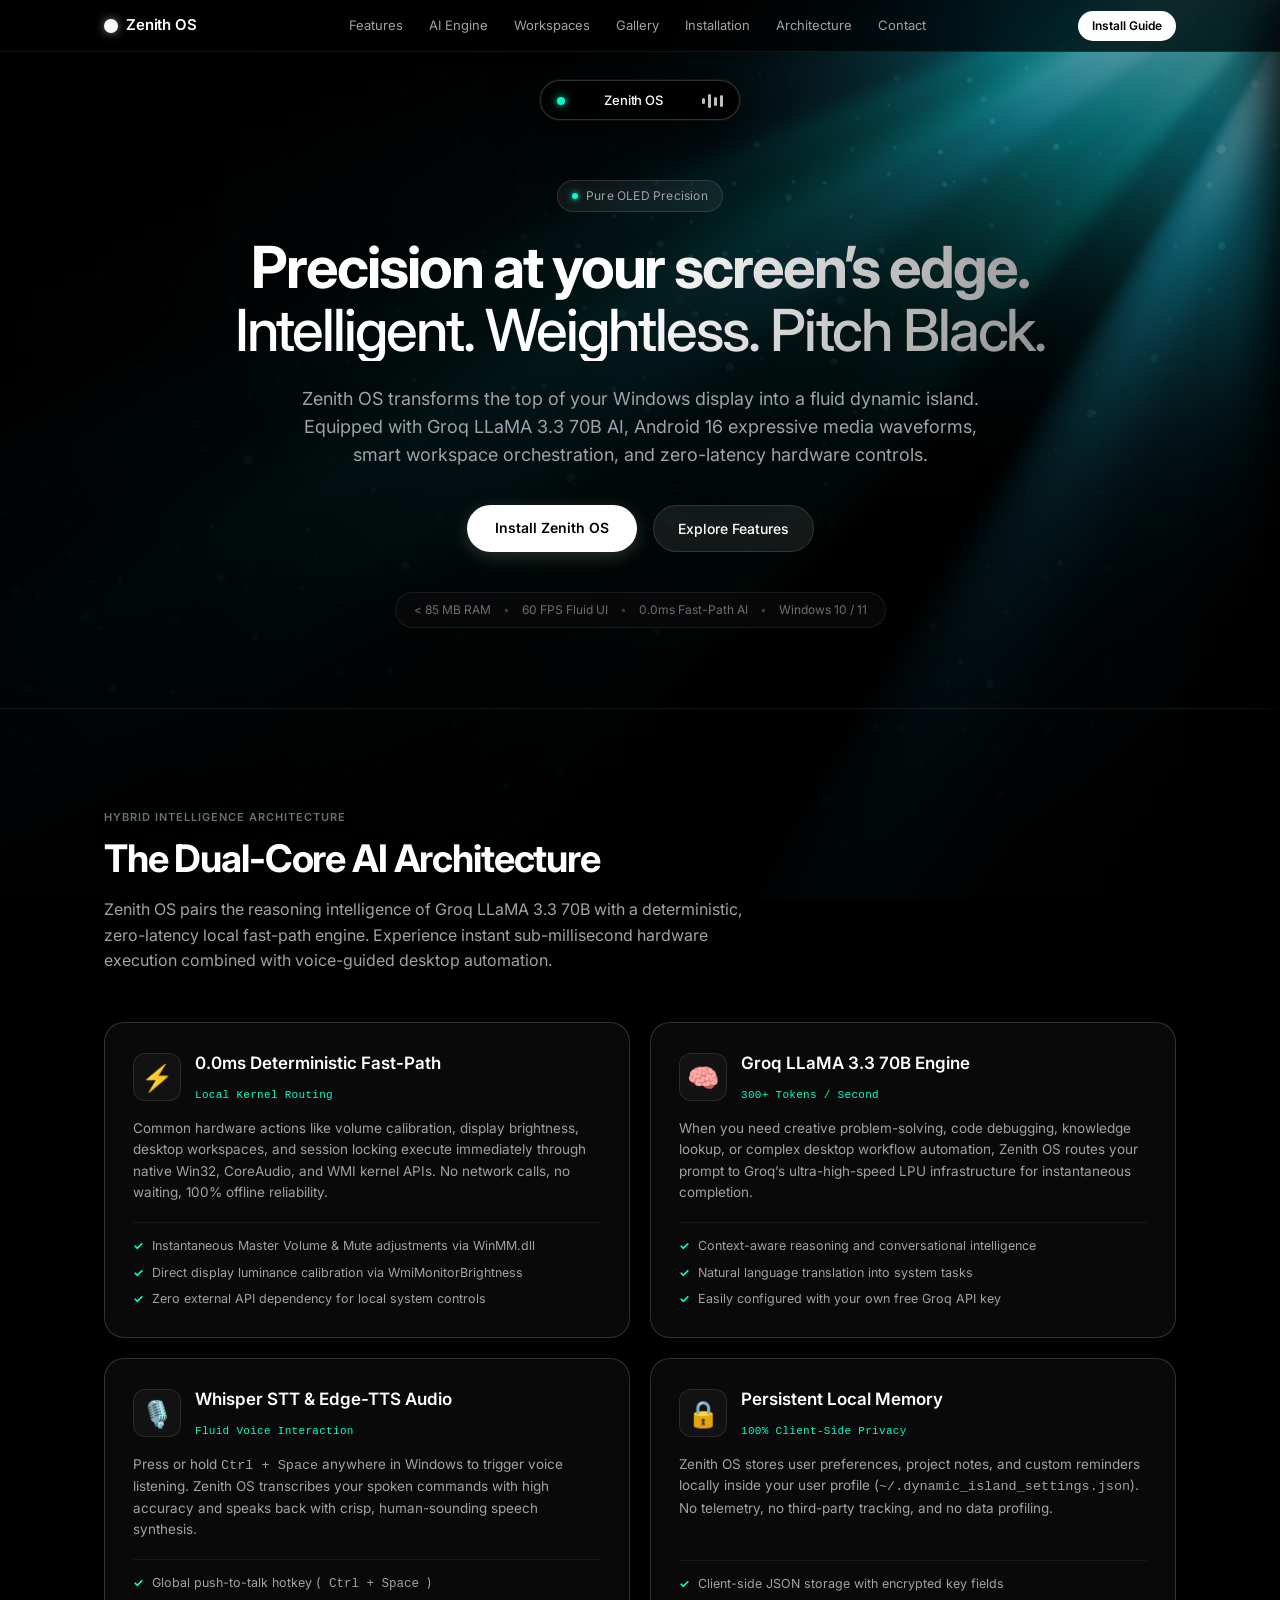
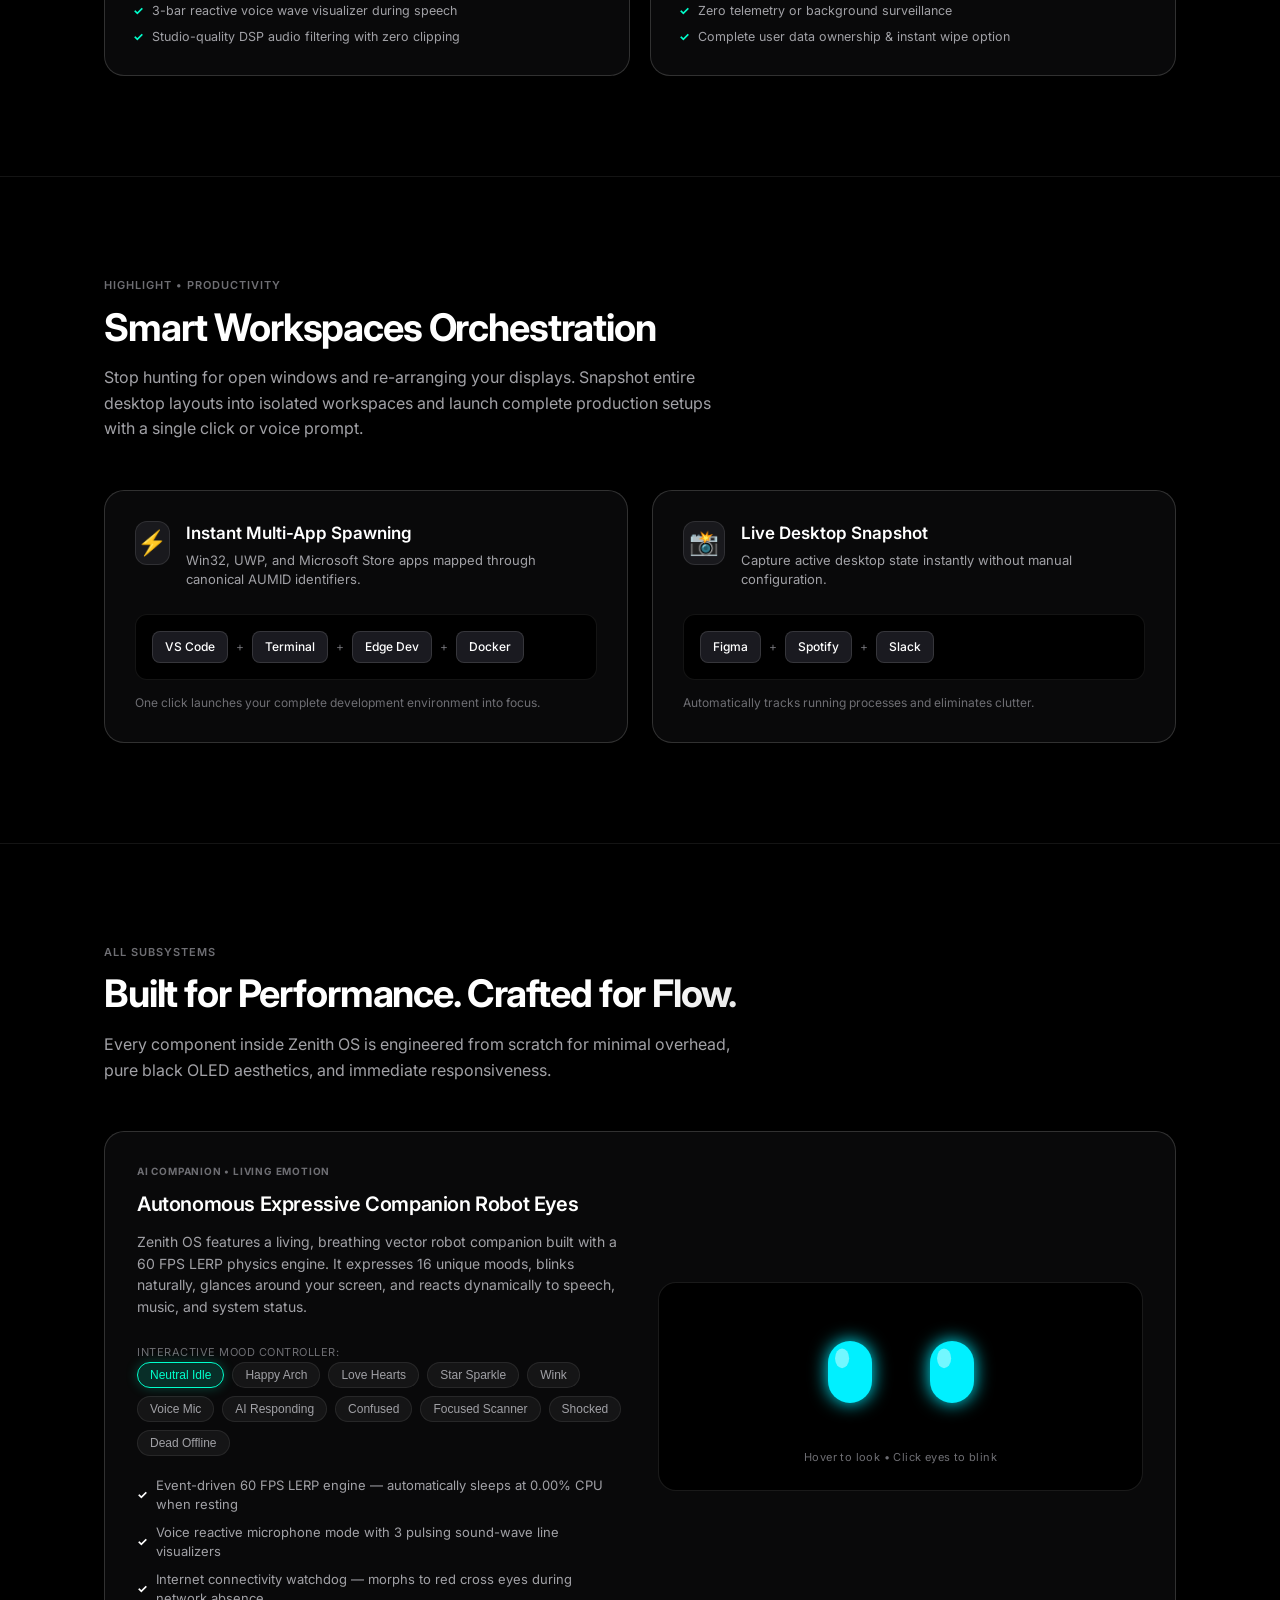
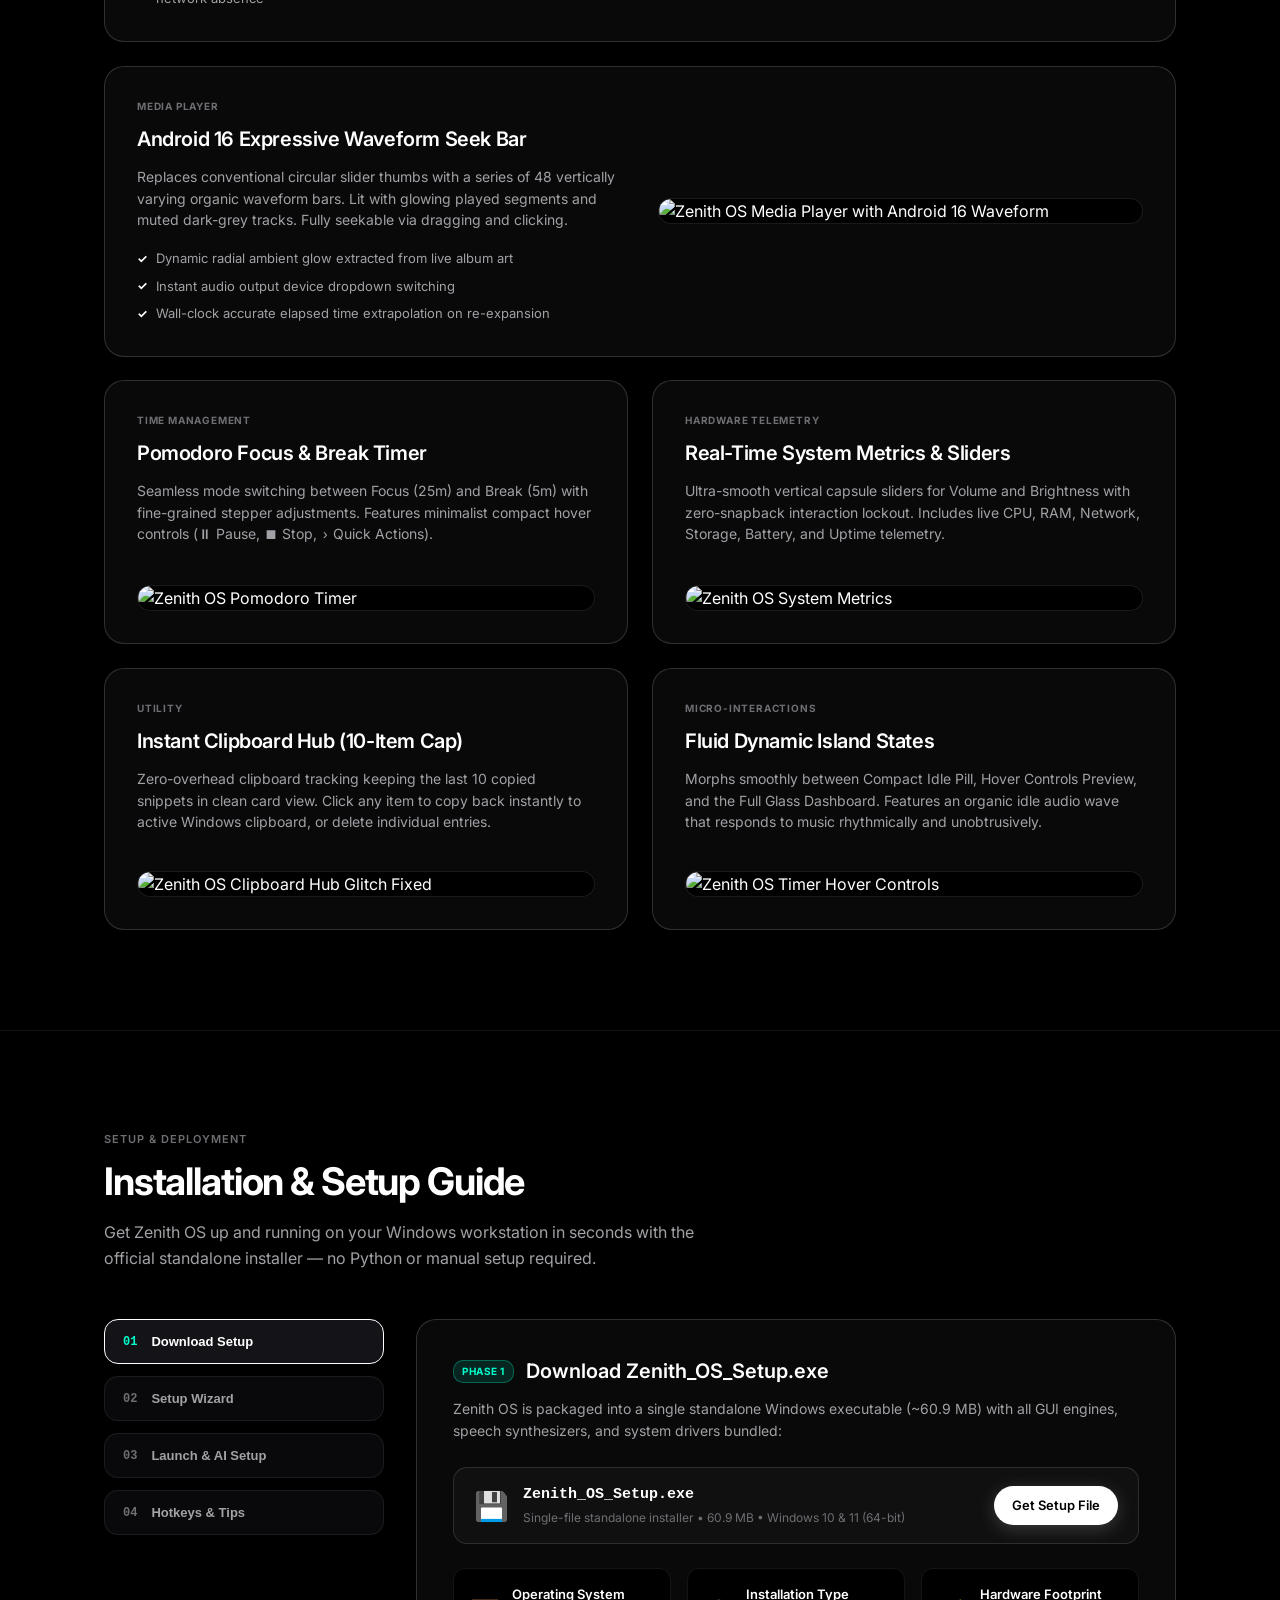
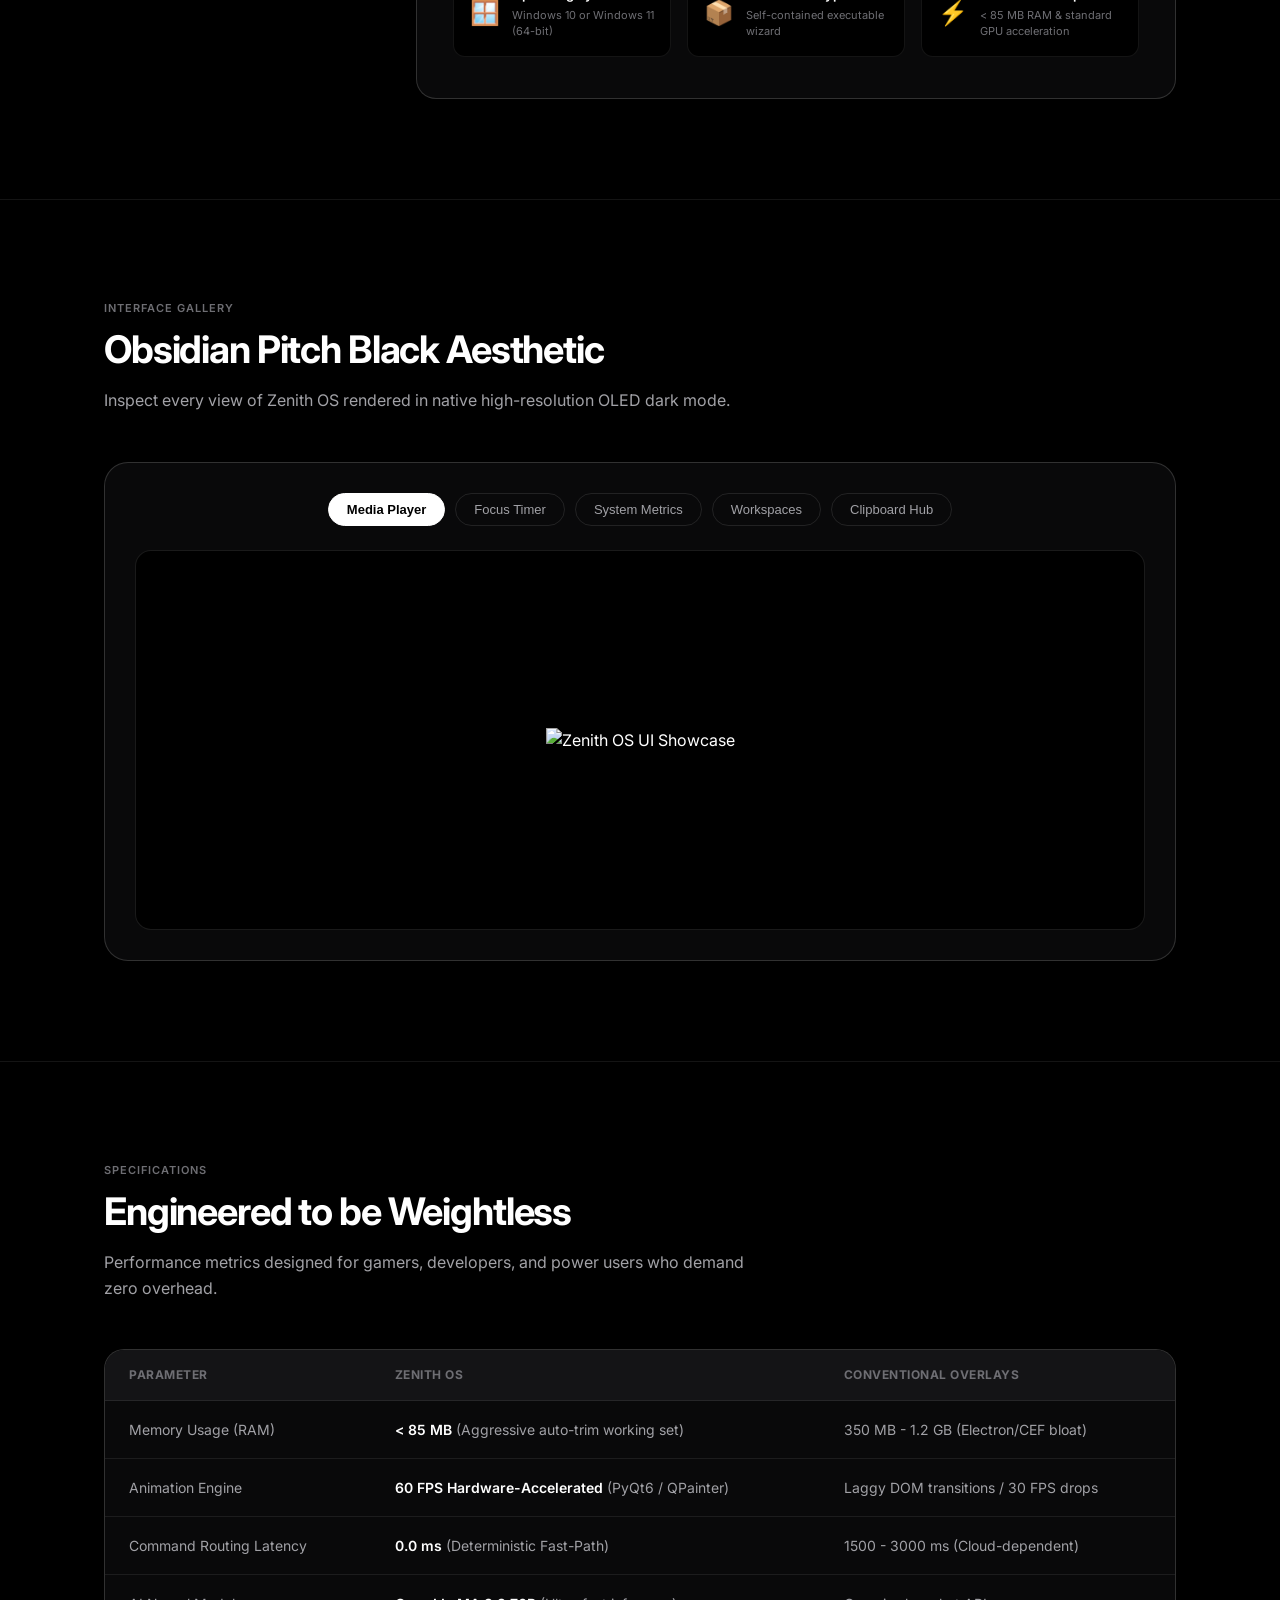
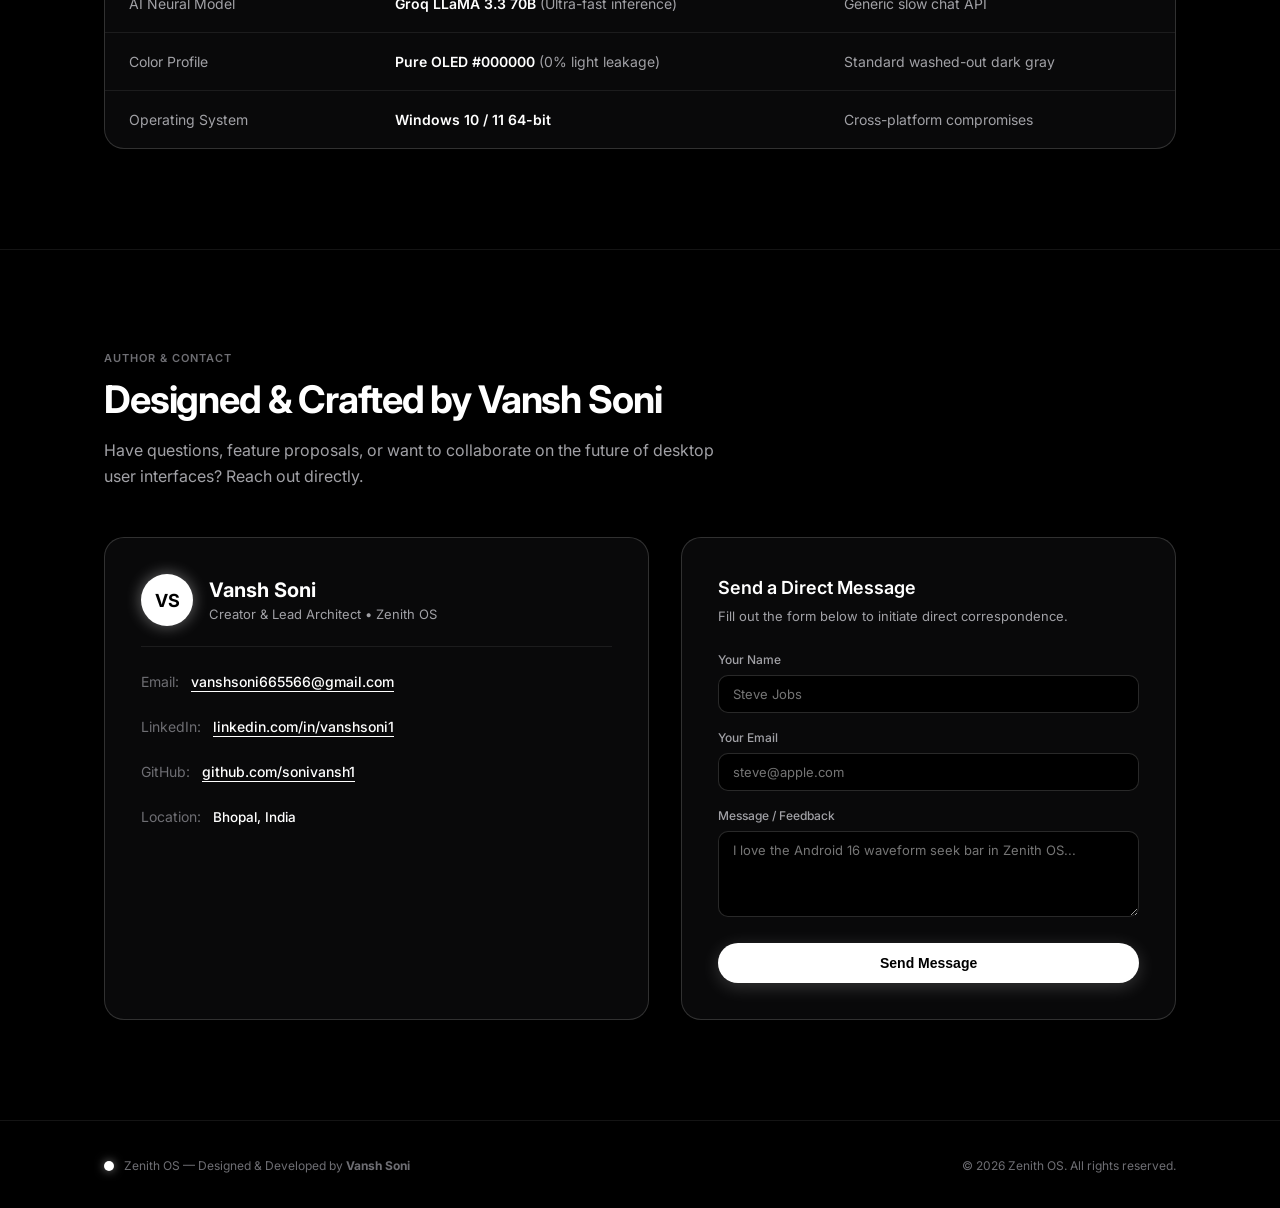
==== websie/index.html @ b5623ed0 "Add files via upload" ====
<!DOCTYPE html>
<html lang="en">
<head>
    <meta charset="UTF-8">
    <meta name="viewport" content="width=device-width, initial-scale=1.0">
    <title>Zenith OS — The Apex Desktop Companion</title>
    <meta name="description" content="Zenith OS is a hyper-minimalist, high-performance AI desktop companion and dynamic island interface for Windows, created by Vansh Soni.">
    <link rel="stylesheet" href="styles.css">
    <!-- Apple SF Pro typography & Inter -->
    <link rel="preconnect" href="https://fonts.googleapis.com">
    <link rel="preconnect" href="https://fonts.gstatic.com" crossorigin>
    <link href="https://fonts.googleapis.com/css2?family=Inter:wght@300;400;500;600;700;800&display=swap" rel="stylesheet">
</head>
<body>

    <!-- ReactBits SideRays Volumetric Light Background (https://reactbits.dev/backgrounds/side-rays) -->
    <div id="side-rays-container" class="side-rays">
        <canvas id="side-rays-canvas" class="side-rays__canvas"></canvas>
    </div>

    <!-- Ambient Subtle Vignette Overlay -->
    <div class="bg-vignette"></div>

    <!-- Minimalist Apple Glass Navigation -->
    <nav class="nav-bar">
        <div class="nav-container">
            <a href="#" class="nav-brand">
                <span class="brand-pill"></span>
                <span class="brand-name">Zenith OS</span>
            </a>
            <div class="nav-links">
                <a href="#features">Features</a>
                <a href="#ai">AI Engine</a>
                <a href="#workspaces">Workspaces</a>
                <a href="#showcase">Gallery</a>
                <a href="#install">Installation</a>
                <a href="#specs">Architecture</a>
                <a href="#contact">Contact</a>
            </div>
            <div class="nav-cta">
                <a href="#install" class="btn-nav">Install Guide</a>
                <!-- 3-line sidebar toggle button for Android / Mobile traverse -->
                <button class="mobile-menu-btn" id="mobileMenuBtn" aria-label="Open Navigation Sidebar">
                    <span class="menu-bar"></span>
                    <span class="menu-bar"></span>
                    <span class="menu-bar"></span>
                </button>
            </div>
        </div>
    </nav>

    <!-- Mobile / Android Slide-out Navigation Sidebar Drawer -->
    <div class="mobile-sidebar-backdrop" id="mobileSidebarBackdrop"></div>
    <aside class="mobile-sidebar" id="mobileSidebar" aria-label="Mobile Navigation">
        <div class="mobile-sidebar-header">
            <div class="nav-brand">
                <span class="brand-pill"></span>
                <span class="brand-name">Zenith OS</span>
            </div>
            <button class="mobile-sidebar-close" id="mobileSidebarClose" aria-label="Close Navigation Sidebar">✕</button>
        </div>
        <nav class="mobile-sidebar-links">
            <a href="#features" class="mobile-nav-link"><span class="nav-ico">⚡</span> Features</a>
            <a href="#ai" class="mobile-nav-link"><span class="nav-ico">🧠</span> AI Engine</a>
            <a href="#workspaces" class="mobile-nav-link"><span class="nav-ico">🖥️</span> Workspaces</a>
            <a href="#showcase" class="mobile-nav-link"><span class="nav-ico">🖼️</span> Interface Gallery</a>
            <a href="#install" class="mobile-nav-link"><span class="nav-ico">💾</span> Installation Guide</a>
            <a href="#specs" class="mobile-nav-link"><span class="nav-ico">📊</span> Specifications</a>
            <a href="#contact" class="mobile-nav-link"><span class="nav-ico">👤</span> Contact (Vansh Soni)</a>
        </nav>
        <div class="mobile-sidebar-footer">
            <a href="#install" class="btn-primary mobile-cta-btn">Download Setup File</a>
            <div class="mobile-sidebar-creator">Designed by Vansh Soni • Bhopal, India</div>
        </div>
    </aside>

    <!-- Top Screen Dynamic Island Notch (Resting Cylindrical Pill) -->
    <div class="island-simulator-wrapper" data-reveal="fade">
        <div class="island-sim" id="islandSim">
            <div class="island-sim-content" id="simContent">
                <!-- Cylindrical Pill State -->
                <div class="sim-compact" id="simCompact">
                    <span class="sim-dot"></span>
                    <span class="sim-title">Zenith OS</span>
                    <div class="sim-wave">
                        <span class="bar bar-1"></span>
                        <span class="bar bar-2"></span>
                        <span class="bar bar-3"></span>
                        <span class="bar bar-4"></span>
                    </div>
                </div>
            </div>
        </div>
    </div>

    <!-- Hero Section -->
    <header class="hero-section" data-reveal="up">
        <div class="hero-badge">
            <span class="badge-dot"></span>
            <span>Pure OLED Precision</span>
        </div>
        <h1 class="hero-title text-shimmer">
            Precision at your screen’s edge.<br>
            <span class="hero-gradient">Intelligent. Weightless. Pitch Black.</span>
        </h1>
        <p class="hero-subtitle">
            Zenith OS transforms the top of your Windows display into a fluid dynamic island.
            Equipped with Groq LLaMA 3.3 70B AI, Android 16 expressive media waveforms, smart workspace orchestration, and zero-latency hardware controls.
        </p>
        <div class="hero-actions">
            <a href="#install" class="btn-primary magnetic-btn">Install Zenith OS</a>
            <a href="#features" class="btn-secondary magnetic-btn">Explore Features</a>
        </div>
        <div class="hero-specs-pill">
            <span>&lt; 85 MB RAM</span>
            <span class="sep">•</span>
            <span>60 FPS Fluid UI</span>
            <span class="sep">•</span>
            <span>0.0ms Fast-Path AI</span>
            <span class="sep">•</span>
            <span>Windows 10 / 11</span>
        </div>
    </header>

    <!-- Highlighted Feature 1: The AI Architecture Showcase -->
    <section class="section highlight-section" id="ai">
        <div class="container">
            <div class="section-badge" data-reveal="up">HYBRID INTELLIGENCE ARCHITECTURE</div>
            <h2 class="section-title text-shimmer" data-reveal="up">The Dual-Core AI Architecture</h2>
            <p class="section-desc" data-reveal="up">
                Zenith OS pairs the reasoning intelligence of Groq LLaMA 3.3 70B with a deterministic, zero-latency local fast-path engine. 
                Experience instant sub-millisecond hardware execution combined with voice-guided desktop automation.
            </p>

            <div class="ai-architecture-grid">
                <!-- Spec Card 1: Sub-Millisecond Fast Path -->
                <div class="ai-spec-card spotlight-card" data-reveal="up" data-delay="100">
                    <div class="ai-spec-header">
                        <div class="ai-spec-icon">⚡</div>
                        <div>
                            <h3>0.0ms Deterministic Fast-Path</h3>
                            <span class="ai-spec-tag">Local Kernel Routing</span>
                        </div>
                    </div>
                    <p class="ai-spec-body">
                        Common hardware actions like volume calibration, display brightness, desktop workspaces, and session locking execute immediately through native Win32, CoreAudio, and WMI kernel APIs. No network calls, no waiting, 100% offline reliability.
                    </p>
                    <ul class="ai-spec-list">
                        <li><span>✓</span> Instantaneous Master Volume &amp; Mute adjustments via WinMM.dll</li>
                        <li><span>✓</span> Direct display luminance calibration via WmiMonitorBrightness</li>
                        <li><span>✓</span> Zero external API dependency for local system controls</li>
                    </ul>
                </div>

                <!-- Spec Card 2: Groq LLaMA 3.3 70B Cloud Brain -->
                <div class="ai-spec-card spotlight-card" data-reveal="up" data-delay="150">
                    <div class="ai-spec-header">
                        <div class="ai-spec-icon">🧠</div>
                        <div>
                            <h3>Groq LLaMA 3.3 70B Engine</h3>
                            <span class="ai-spec-tag">300+ Tokens / Second</span>
                        </div>
                    </div>
                    <p class="ai-spec-body">
                        When you need creative problem-solving, code debugging, knowledge lookup, or complex desktop workflow automation, Zenith OS routes your prompt to Groq’s ultra-high-speed LPU infrastructure for instantaneous completion.
                    </p>
                    <ul class="ai-spec-list">
                        <li><span>✓</span> Context-aware reasoning and conversational intelligence</li>
                        <li><span>✓</span> Natural language translation into system tasks</li>
                        <li><span>✓</span> Easily configured with your own free Groq API key</li>
                    </ul>
                </div>

                <!-- Spec Card 3: Whisper STT & Edge-TTS Speech -->
                <div class="ai-spec-card spotlight-card" data-reveal="up" data-delay="200">
                    <div class="ai-spec-header">
                        <div class="ai-spec-icon">🎙️</div>
                        <div>
                            <h3>Whisper STT &amp; Edge-TTS Audio</h3>
                            <span class="ai-spec-tag">Fluid Voice Interaction</span>
                        </div>
                    </div>
                    <p class="ai-spec-body">
                        Press or hold <code>Ctrl + Space</code> anywhere in Windows to trigger voice listening. Zenith OS transcribes your spoken commands with high accuracy and speaks back with crisp, human-sounding speech synthesis.
                    </p>
                    <ul class="ai-spec-list">
                        <li><span>✓</span> Global push-to-talk hotkey (<code>Ctrl + Space</code>)</li>
                        <li><span>✓</span> 3-bar reactive voice wave visualizer during speech</li>
                        <li><span>✓</span> Studio-quality DSP audio filtering with zero clipping</li>
                    </ul>
                </div>

                <!-- Spec Card 4: Local Privacy & Persistent Memory -->
                <div class="ai-spec-card spotlight-card" data-reveal="up" data-delay="250">
                    <div class="ai-spec-header">
                        <div class="ai-spec-icon">🔒</div>
                        <div>
                            <h3>Persistent Local Memory</h3>
                            <span class="ai-spec-tag">100% Client-Side Privacy</span>
                        </div>
                    </div>
                    <p class="ai-spec-body">
                        Zenith OS stores user preferences, project notes, and custom reminders locally inside your user profile (<code>~/.dynamic_island_settings.json</code>). No telemetry, no third-party tracking, and no data profiling.
                    </p>
                    <ul class="ai-spec-list">
                        <li><span>✓</span> Client-side JSON storage with encrypted key fields</li>
                        <li><span>✓</span> Zero telemetry or background surveillance</li>
                        <li><span>✓</span> Complete user data ownership &amp; instant wipe option</li>
                    </ul>
                </div>
            </div>
        </div>
    </section>

    <!-- Highlighted Feature 2: Smart Workspaces Engine -->
    <section class="section highlight-section" id="workspaces">
        <div class="container">
            <div class="section-badge" data-reveal="up">HIGHLIGHT • PRODUCTIVITY</div>
            <h2 class="section-title text-shimmer" data-reveal="up">Smart Workspaces Orchestration</h2>
            <p class="section-desc" data-reveal="up">
                Stop hunting for open windows and re-arranging your displays. 
                Snapshot entire desktop layouts into isolated workspaces and launch complete production setups with a single click or voice prompt.
            </p>

            <div class="workspaces-showcase">
                <div class="ws-card spotlight-card" data-reveal="up" data-delay="100">
                    <div class="ws-card-header">
                        <span class="ws-icon">⚡</span>
                        <div>
                            <h3>Instant Multi-App Spawning</h3>
                            <p>Win32, UWP, and Microsoft Store apps mapped through canonical AUMID identifiers.</p>
                        </div>
                    </div>
                    <div class="ws-demo-box">
                        <div class="ws-chip">VS Code</div>
                        <span class="ws-plus">+</span>
                        <div class="ws-chip">Terminal</div>
                        <span class="ws-plus">+</span>
                        <div class="ws-chip">Edge Dev</div>
                        <span class="ws-plus">+</span>
                        <div class="ws-chip">Docker</div>
                    </div>
                    <p class="ws-caption">One click launches your complete development environment into focus.</p>
                </div>

                <div class="ws-card spotlight-card" data-reveal="up" data-delay="200">
                    <div class="ws-card-header">
                        <span class="ws-icon">📸</span>
                        <div>
                            <h3>Live Desktop Snapshot</h3>
                            <p>Capture active desktop state instantly without manual configuration.</p>
                        </div>
                    </div>
                    <div class="ws-demo-box">
                        <div class="ws-chip">Figma</div>
                        <span class="ws-plus">+</span>
                        <div class="ws-chip">Spotify</div>
                        <span class="ws-plus">+</span>
                        <div class="ws-chip">Slack</div>
                    </div>
                    <p class="ws-caption">Automatically tracks running processes and eliminates clutter.</p>
                </div>
            </div>
        </div>
    </section>

    <!-- Comprehensive Features Bento Grid -->
    <section class="section" id="features">
        <div class="container">
            <div class="section-badge" data-reveal="up">ALL SUBSYSTEMS</div>
            <h2 class="section-title text-shimmer" data-reveal="up">Built for Performance. Crafted for Flow.</h2>
            <p class="section-desc" data-reveal="up">
                Every component inside Zenith OS is engineered from scratch for minimal overhead, pure black OLED aesthetics, and immediate responsiveness.
            </p>

            <div class="features-bento-grid">
                <!-- Bento: Autonomous Expressive Robot Companion Eyes -->
                <div class="bento-card bento-wide spotlight-card" id="robot-eyes-showcase" data-reveal="up">
                    <div class="bento-content">
                        <div class="bento-tag">AI COMPANION • LIVING EMOTION</div>
                        <h3>Autonomous Expressive Companion Robot Eyes</h3>
                        <p>
                            Zenith OS features a living, breathing vector robot companion built with a 60 FPS LERP physics engine. 
                            It expresses 16 unique moods, blinks naturally, glances around your screen, and reacts dynamically to speech, music, and system status.
                        </p>
                        <div class="eyes-mood-controller">
                            <span class="mood-title">Interactive Mood Controller:</span>
                            <div class="mood-chips">
                                <button class="mood-chip active" data-mood="neutral">Neutral Idle</button>
                                <button class="mood-chip" data-mood="happy">Happy Arch</button>
                                <button class="mood-chip" data-mood="love">Love Hearts</button>
                                <button class="mood-chip" data-mood="stars">Star Sparkle</button>
                                <button class="mood-chip" data-mood="wink">Wink</button>
                                <button class="mood-chip" data-mood="listening">Voice Mic</button>
                                <button class="mood-chip" data-mood="responding">AI Responding</button>
                                <button class="mood-chip" data-mood="confused">Confused</button>
                                <button class="mood-chip" data-mood="scanner">Focused Scanner</button>
                                <button class="mood-chip" data-mood="shocked">Shocked</button>
                                <button class="mood-chip" data-mood="offline">Dead Offline</button>
                            </div>
                        </div>
                        <ul class="bento-list">
                            <li>Event-driven 60 FPS LERP engine — automatically sleeps at 0.00% CPU when resting</li>
                            <li>Voice reactive microphone mode with 3 pulsing sound-wave line visualizers</li>
                            <li>Internet connectivity watchdog — morphs to red cross eyes during network absence</li>
                        </ul>
                    </div>
                    <div class="bento-media eyes-card-visual">
                        <div class="eyes-stage-frame">
                            <canvas id="companionEyesCanvas" width="340" height="130"></canvas>
                            <div class="eyes-interactive-hint">Hover to look • Click eyes to blink</div>
                        </div>
                    </div>
                </div>

                <!-- Bento 1: Android 16 Waveform -->
                <div class="bento-card bento-wide spotlight-card" data-reveal="up">
                    <div class="bento-content">
                        <div class="bento-tag">MEDIA PLAYER</div>
                        <h3>Android 16 Expressive Waveform Seek Bar</h3>
                        <p>
                            Replaces conventional circular slider thumbs with a series of 48 vertically varying organic waveform bars.
                            Lit with glowing played segments and muted dark-grey tracks. Fully seekable via dragging and clicking.
                        </p>
                        <ul class="bento-list">
                            <li>Dynamic radial ambient glow extracted from live album art</li>
                            <li>Instant audio output device dropdown switching</li>
                            <li>Wall-clock accurate elapsed time extrapolation on re-expansion</li>
                        </ul>
                    </div>
                    <div class="bento-media">
                        <img src="assets/snapshot_music_tab.png" alt="Zenith OS Media Player with Android 16 Waveform" class="bento-img">
                    </div>
                </div>

                <!-- Bento 2: Pomodoro Focus Timer -->
                <div class="bento-card spotlight-card" data-reveal="up" data-delay="100">
                    <div class="bento-content">
                        <div class="bento-tag">TIME MANAGEMENT</div>
                        <h3>Pomodoro Focus & Break Timer</h3>
                        <p>
                            Seamless mode switching between Focus (25m) and Break (5m) with fine-grained stepper adjustments.
                            Features minimalist compact hover controls (<code>⏸</code> Pause, <code>⏹</code> Stop, <code>›</code> Quick Actions).
                        </p>
                    </div>
                    <div class="bento-media">
                        <img src="assets/snapshot_timer_tab.png" alt="Zenith OS Pomodoro Timer" class="bento-img">
                    </div>
                </div>

                <!-- Bento 3: System Telemetry & Sliders -->
                <div class="bento-card spotlight-card" data-reveal="up" data-delay="200">
                    <div class="bento-content">
                        <div class="bento-tag">HARDWARE TELEMETRY</div>
                        <h3>Real-Time System Metrics & Sliders</h3>
                        <p>
                            Ultra-smooth vertical capsule sliders for Volume and Brightness with zero-snapback interaction lockout.
                            Includes live CPU, RAM, Network, Storage, Battery, and Uptime telemetry.
                        </p>
                    </div>
                    <div class="bento-media">
                        <img src="assets/snapshot_system_tab.png" alt="Zenith OS System Metrics" class="bento-img">
                    </div>
                </div>

                <!-- Bento 4: 10-Item Clipboard Hub (Glitch Fixed) -->
                <div class="bento-card spotlight-card" data-reveal="up" data-delay="100">
                    <div class="bento-content">
                        <div class="bento-tag">UTILITY</div>
                        <h3>Instant Clipboard Hub (10-Item Cap)</h3>
                        <p>
                            Zero-overhead clipboard tracking keeping the last 10 copied snippets in clean card view. 
                            Click any item to copy back instantly to active Windows clipboard, or delete individual entries.
                        </p>
                    </div>
                    <div class="bento-media">
                        <img src="assets/snapshot_clipboard_tab.png" alt="Zenith OS Clipboard Hub Glitch Fixed" class="bento-img">
                    </div>
                </div>

                <!-- Bento 5: Dynamic Island States -->
                <div class="bento-card spotlight-card" data-reveal="up" data-delay="200">
                    <div class="bento-content">
                        <div class="bento-tag">MICRO-INTERACTIONS</div>
                        <h3>Fluid Dynamic Island States</h3>
                        <p>
                            Morphs smoothly between Compact Idle Pill, Hover Controls Preview, and the Full Glass Dashboard.
                            Features an organic idle audio wave that responds to music rhythmically and unobtrusively.
                        </p>
                    </div>
                    <div class="bento-media">
                        <img src="assets/snapshot_timer_hover.png" alt="Zenith OS Timer Hover Controls" class="bento-img">
                    </div>
                </div>
            </div>
        </div>
    </section>

    <!-- Dedicated Visual Installation Guide Section (Rewritten for Standalone Setup) -->
    <section class="section install-section" id="install">
        <div class="container">
            <div class="section-badge" data-reveal="up">SETUP & DEPLOYMENT</div>
            <h2 class="section-title text-shimmer" data-reveal="up">Installation & Setup Guide</h2>
            <p class="section-desc" data-reveal="up">
                Get Zenith OS up and running on your Windows workstation in seconds with the official standalone installer — no Python or manual setup required.
            </p>

            <div class="install-stepper" data-reveal="up">
                <!-- Stepper Navigation -->
                <div class="stepper-nav">
                    <button class="step-tab active" data-step="1">
                        <span class="step-num">01</span>
                        <span class="step-label">Download Setup</span>
                    </button>
                    <button class="step-tab" data-step="2">
                        <span class="step-num">02</span>
                        <span class="step-label">Setup Wizard</span>
                    </button>
                    <button class="step-tab" data-step="3">
                        <span class="step-num">03</span>
                        <span class="step-label">Launch &amp; AI Setup</span>
                    </button>
                    <button class="step-tab" data-step="4">
                        <span class="step-num">04</span>
                        <span class="step-label">Hotkeys &amp; Tips</span>
                    </button>
                </div>

                <!-- Stepper Content Cards -->
                <div class="stepper-card spotlight-card">
                    <!-- Step 1 -->
                    <div class="step-pane active" id="step-pane-1">
                        <div class="step-pane-header">
                            <span class="step-badge">Phase 1</span>
                            <h3>Download Zenith_OS_Setup.exe</h3>
                        </div>
                        <p class="step-text">
                            Zenith OS is packaged into a single standalone Windows executable (~60.9 MB) with all GUI engines, speech synthesizers, and system drivers bundled:
                        </p>
                        <div class="setup-download-box">
                            <div class="setup-file-info">
                                <span class="setup-icon">💾</span>
                                <div>
                                    <div class="setup-file-name">Zenith_OS_Setup.exe</div>
                                    <div class="setup-file-meta">Single-file standalone installer • 60.9 MB • Windows 10 &amp; 11 (64-bit)</div>
                                </div>
                            </div>
                            <a href="#contact" class="btn-primary magnetic-btn setup-download-btn">Get Setup File</a>
                        </div>
                        <div class="req-grid">
                            <div class="req-item">
                                <span class="req-icon">🪟</span>
                                <div>
                                    <h4>Operating System</h4>
                                    <p>Windows 10 or Windows 11 (64-bit)</p>
                                </div>
                            </div>
                            <div class="req-item">
                                <span class="req-icon">📦</span>
                                <div>
                                    <h4>Installation Type</h4>
                                    <p>Self-contained executable wizard</p>
                                </div>
                            </div>
                            <div class="req-item">
                                <span class="req-icon">⚡</span>
                                <div>
                                    <h4>Hardware Footprint</h4>
                                    <p>&lt; 85 MB RAM &amp; standard GPU acceleration</p>
                                </div>
                            </div>
                        </div>
                    </div>

                    <!-- Step 2 -->
                    <div class="step-pane" id="step-pane-2">
                        <div class="step-pane-header">
                            <span class="step-badge">Phase 2</span>
                            <h3>Run the Inno Setup Wizard</h3>
                        </div>
                        <p class="step-text">
                            Double-click <code>Zenith_OS_Setup.exe</code> on your desktop or in your downloads folder to open the guided installer:
                        </p>
                        <ol class="step-instructions">
                            <li>Select your destination folder (defaults to <code>C:\Program Files\Zenith OS</code>).</li>
                            <li>Check <strong>"Create a desktop shortcut"</strong> for quick one-click access.</li>
                            <li>Check <strong>"Start Zenith OS automatically with Windows"</strong> (recommended for always-available dynamic island).</li>
                            <li>Click <strong>Install</strong> — setup completes in less than 5 seconds.</li>
                        </ol>
                        <div class="code-wrapper" style="margin-top: 16px;">
                            <div class="code-header">
                                <span class="code-dot red"></span>
                                <span class="code-dot yellow"></span>
                                <span class="code-dot green"></span>
                                <span class="code-title">Silent Unattended Install (PowerShell / Terminal)</span>
                                <button class="copy-btn" data-target="code-silent-install">Copy Command</button>
                            </div>
                            <pre class="code-block" id="code-silent-install"><code>.\Zenith_OS_Setup.exe /VERYSILENT /SUPPRESSMSGBOXES /NORESTART</code></pre>
                        </div>
                    </div>

                    <!-- Step 3 -->
                    <div class="step-pane" id="step-pane-3">
                        <div class="step-pane-header">
                            <span class="step-badge">Phase 3</span>
                            <h3>Launch &amp; Configure AI (Optional)</h3>
                        </div>
                        <p class="step-text">
                            Launch Zenith OS from your Desktop shortcut or Start Menu. The dynamic island will anchor smoothly to the top of your display:
                        </p>
                        <ol class="step-instructions">
                            <li><strong>Ready Out-of-the-Box:</strong> Hardware controls (volume, brightness, screen lock), workspaces, media waveform, and focus timer work immediately offline with 0.0ms latency.</li>
                            <li><strong>Optional Cloud AI Intelligence:</strong> To enable Groq LLaMA 3.3 70B reasoning and Whisper voice recognition:
                                <ul>
                                    <li>Get a free key from <a href="https://console.groq.com" target="_blank" class="accent-link">console.groq.com</a>.</li>
                                    <li>Click the <strong>Settings icon (⚙)</strong> on the island (or right-click the system tray icon).</li>
                                    <li>Paste your API key in the <strong>Groq API Key</strong> field and click <strong>Save &amp; Close</strong>.</li>
                                </ul>
                            </li>
                        </ol>
                    </div>

                    <!-- Step 4 -->
                    <div class="step-pane" id="step-pane-4">
                        <div class="step-pane-header">
                            <span class="step-badge">Phase 4</span>
                            <h3>Global Hotkeys &amp; Pro Tips</h3>
                        </div>
                        <p class="step-text">
                            Master your workflow with zero-friction micro-interactions:
                        </p>
                        
                        <!-- High Priority Pro Tip Requested by User -->
                        <div class="step-tip highlight-tip" style="margin-bottom: 20px;">
                            <strong>💡 Essential Pro Tip:</strong> Double click to hide on the very top! Double-click on the very top notch to instantly hide Zenith OS from your display, and double-click again to restore it.
                        </div>

                        <div class="hotkeys-grid">
                            <div class="hotkey-card featured-hotkey">
                                <div class="hotkey-combo">Double-Click Notch</div>
                                <div class="hotkey-desc">Double click to hide on the very top (or unhide anytime)</div>
                            </div>
                            <div class="hotkey-card">
                                <div class="hotkey-combo">Ctrl + Space</div>
                                <div class="hotkey-desc">Toggle Voice Assistant &amp; AI prompt anywhere in Windows</div>
                            </div>
                            <div class="hotkey-card">
                                <div class="hotkey-combo">Click Island Notch</div>
                                <div class="hotkey-desc">Expands full OLED glass dashboard (Music, Timer, System, Workspaces)</div>
                            </div>
                            <div class="hotkey-card">
                                <div class="hotkey-combo">Top Screen Hover</div>
                                <div class="hotkey-desc">Reveals timer countdown &amp; quick media controls</div>
                            </div>
                            <div class="hotkey-card">
                                <div class="hotkey-combo">Escape</div>
                                <div class="hotkey-desc">Instantly collapses expanded dashboard to sleek compact pill</div>
                            </div>
                            <div class="hotkey-card">
                                <div class="hotkey-combo">Mouse Leave</div>
                                <div class="hotkey-desc">Automatically returns island to compact resting pill</div>
                            </div>
                        </div>
                    </div>
                </div>
            </div>
        </div>
    </section>

    <!-- Screenshot Showcase Gallery -->
    <section class="section" id="showcase">
        <div class="container">
            <div class="section-badge" data-reveal="up">INTERFACE GALLERY</div>
            <h2 class="section-title text-shimmer" data-reveal="up">Obsidian Pitch Black Aesthetic</h2>
            <p class="section-desc" data-reveal="up">Inspect every view of Zenith OS rendered in native high-resolution OLED dark mode.</p>

            <div class="gallery-wrapper spotlight-card" data-reveal="up">
                <div class="gallery-nav">
                    <button class="gallery-tab active" data-img="assets/snapshot_music_tab.png">Media Player</button>
                    <button class="gallery-tab" data-img="assets/snapshot_timer_tab.png">Focus Timer</button>
                    <button class="gallery-tab" data-img="assets/snapshot_system_tab.png">System Metrics</button>
                    <button class="gallery-tab" data-img="assets/snapshot_workspaces_tab.png">Workspaces</button>
                    <button class="gallery-tab" data-img="assets/snapshot_clipboard_tab.png">Clipboard Hub</button>
                </div>
                <div class="gallery-stage">
                    <img src="assets/snapshot_music_tab.png" alt="Zenith OS UI Showcase" id="galleryMainImg" class="gallery-img">
                </div>
            </div>
        </div>
    </section>

    <!-- Architecture & Specifications Table -->
    <section class="section" id="specs">
        <div class="container">
            <div class="section-badge" data-reveal="up">SPECIFICATIONS</div>
            <h2 class="section-title text-shimmer" data-reveal="up">Engineered to be Weightless</h2>
            <p class="section-desc" data-reveal="up">Performance metrics designed for gamers, developers, and power users who demand zero overhead.</p>

            <div class="specs-table-container spotlight-card" data-reveal="up">
                <table class="specs-table">
                    <thead>
                        <tr>
                            <th>Parameter</th>
                            <th>Zenith OS</th>
                            <th>Conventional Overlays</th>
                        </tr>
                    </thead>
                    <tbody>
                        <tr>
                            <td>Memory Usage (RAM)</td>
                            <td><span class="spec-highlight">&lt; 85 MB</span> (Aggressive auto-trim working set)</td>
                            <td>350 MB - 1.2 GB (Electron/CEF bloat)</td>
                        </tr>
                        <tr>
                            <td>Animation Engine</td>
                            <td><span class="spec-highlight">60 FPS Hardware-Accelerated</span> (PyQt6 / QPainter)</td>
                            <td>Laggy DOM transitions / 30 FPS drops</td>
                        </tr>
                        <tr>
                            <td>Command Routing Latency</td>
                            <td><span class="spec-highlight">0.0 ms</span> (Deterministic Fast-Path)</td>
                            <td>1500 - 3000 ms (Cloud-dependent)</td>
                        </tr>
                        <tr>
                            <td>AI Neural Model</td>
                            <td><span class="spec-highlight">Groq LLaMA 3.3 70B</span> (Ultra-fast inference)</td>
                            <td>Generic slow chat API</td>
                        </tr>
                        <tr>
                            <td>Color Profile</td>
                            <td><span class="spec-highlight">Pure OLED #000000</span> (0% light leakage)</td>
                            <td>Standard washed-out dark gray</td>
                        </tr>
                        <tr>
                            <td>Operating System</td>
                            <td><span class="spec-highlight">Windows 10 / 11 64-bit</span></td>
                            <td>Cross-platform compromises</td>
                        </tr>
                    </tbody>
                </table>
            </div>
        </div>
    </section>

    <!-- Contact Me Section (Required by User) -->
    <section class="section contact-section" id="contact">
        <div class="container">
            <div class="section-badge" data-reveal="up">AUTHOR & CONTACT</div>
            <h2 class="section-title text-shimmer" data-reveal="up">Designed & Crafted by Vansh Soni</h2>
            <p class="section-desc" data-reveal="up">
                Have questions, feature proposals, or want to collaborate on the future of desktop user interfaces? Reach out directly.
            </p>

            <div class="contact-grid">
                <!-- Contact Card -->
                <div class="contact-card spotlight-card" data-reveal="up" data-delay="100">
                    <div class="author-header">
                        <div class="author-avatar">VS</div>
                        <div>
                            <h3 class="author-name">Vansh Soni</h3>
                            <p class="author-role">Creator & Lead Architect • Zenith OS</p>
                        </div>
                    </div>

                    <div class="contact-item">
                        <span class="contact-label">Email:</span>
                        <a href="mailto:vanshsoni665566@gmail.com" class="contact-link">vanshsoni665566@gmail.com</a>
                    </div>
                    <div class="contact-item">
                        <span class="contact-label">LinkedIn:</span>
                        <a href="https://www.linkedin.com/in/vanshsoni1/" target="_blank" rel="noopener noreferrer" class="contact-link">linkedin.com/in/vanshsoni1</a>
                    </div>
                    <div class="contact-item">
                        <span class="contact-label">GitHub:</span>
                        <a href="https://github.com/sonivansh1" target="_blank" rel="noopener noreferrer" class="contact-link">github.com/sonivansh1</a>
                    </div>
                    <div class="contact-item">
                        <span class="contact-label">Location:</span>
                        <span class="contact-val">Bhopal, India</span>
                    </div>
                </div>

                <!-- Interactive Message Form -->
                <div class="contact-form-card spotlight-card" data-reveal="up" data-delay="200">
                    <h3>Send a Direct Message</h3>
                    <p class="form-desc">Fill out the form below to initiate direct correspondence.</p>
                    <form class="contact-form" onsubmit="event.preventDefault(); alert('Message simulation sent to vanshsoni665566@gmail.com!');">
                        <div class="form-group">
                            <label for="name">Your Name</label>
                            <input type="text" id="name" placeholder="Steve Jobs" required>
                        </div>
                        <div class="form-group">
                            <label for="email">Your Email</label>
                            <input type="email" id="email" placeholder="steve@apple.com" required>
                        </div>
                        <div class="form-group">
                            <label for="message">Message / Feedback</label>
                            <textarea id="message" rows="4" placeholder="I love the Android 16 waveform seek bar in Zenith OS..." required></textarea>
                        </div>
                        <button type="submit" class="btn-primary form-submit magnetic-btn">Send Message</button>
                    </form>
                </div>
            </div>
        </div>
    </section>

    <!-- Minimalist Apple-Style Footer -->
    <footer class="footer">
        <div class="container footer-content">
            <div class="footer-left">
                <span class="brand-pill small"></span>
                <span>Zenith OS — Designed & Developed by <strong>Vansh Soni</strong></span>
            </div>
            <div class="footer-right">
                <span class="footer-copy">© 2026 Zenith OS. All rights reserved.</span>
            </div>
        </div>
    </footer>

    <script src="script.js"></script>
</body>
</html>
---- websie/styles.css ----
/* ==========================================================
   Zenith OS — Modern Minimalist Apple-Inspired Design System
   Color Combos: Pure Pitch Black (#000), Whites & Grays
   Typography: Apple SF Pro Display / SF Pro Text / Inter
   Interactive FX: ReactBits Prism Background, Spotlight, Scroll Reveal
   ========================================================== */

:root {
    --bg-black: #000000;
    --bg-card: #0c0c0e;
    --bg-elevated: #151518;
    --bg-hover: #1e1e24;
    
    --border-subtle: rgba(255, 255, 255, 0.08);
    --border-medium: rgba(255, 255, 255, 0.16);
    --border-bright: rgba(255, 255, 255, 0.32);
    
    --text-primary: #ffffff;
    --text-secondary: #a1a1a6;
    --text-tertiary: #6e6e73;
    
    --accent-glow: rgba(255, 255, 255, 0.12);
    --accent-teal: #00ffcc;
    --accent-pink: #dc446e;
    
    --font-apple: -apple-system, BlinkMacSystemFont, "SF Pro Display", "SF Pro Text", "SF Pro", "Inter", "Helvetica Neue", Helvetica, Arial, sans-serif;
    --transition-smooth: all 0.28s cubic-bezier(0.16, 1, 0.3, 1);
    --transition-spring: all 0.4s cubic-bezier(0.175, 0.885, 0.32, 1.275);
}

/* Reset & Base */
* {
    margin: 0;
    padding: 0;
    box-sizing: border-box;
}

html {
    scroll-behavior: smooth;
    background-color: var(--bg-black);
    color: var(--text-primary);
    font-family: var(--font-apple);
    -webkit-font-smoothing: antialiased;
    -moz-osx-font-smoothing: grayscale;
}

body {
    background-color: var(--bg-black);
    color: var(--text-primary);
    line-height: 1.5;
    overflow-x: hidden;
    position: relative;
    min-height: 100vh;
}

/* ----------------------------------------------------------
   ReactBits SideRays Background
   Source: https://reactbits.dev/backgrounds/side-rays
   Volumetric atmospheric light rays with mouse tracking & motes
   ---------------------------------------------------------- */
.side-rays {
    position: fixed;
    top: 0;
    left: 0;
    width: 100vw;
    height: 100vh;
    overflow: hidden;
    pointer-events: none;
    z-index: 0;
}

.side-rays__canvas {
    position: absolute;
    inset: 0;
    display: block;
    width: 100%;
    height: 100%;
    pointer-events: none;
}

.bg-vignette {
    position: fixed;
    top: 0;
    left: 0;
    width: 100vw;
    height: 100vh;
    pointer-events: none;
    z-index: 1;
    background: radial-gradient(circle at 50% 25%, transparent 45%, rgba(0, 0, 0, 0.4) 95%);
}

/* ----------------------------------------------------------
   ReactBits AnimatedContent Component
   Based on: https://reactbits.dev/animations/animated-content
   Spring-driven entrance animations with blur, distance & scale
   ---------------------------------------------------------- */
.animated-content,
[data-animated-content],
[data-reveal] {
    opacity: 1;
    transform: none;
    filter: none;
    will-change: opacity, transform, filter;
}

/* Applied dynamically by JS on scroll trigger */
.anim-ready {
    opacity: 0;
    transform: translate(var(--anim-x, 0px), var(--anim-y, 32px)) scale(var(--anim-scale, 0.97));
    filter: blur(var(--anim-blur, 6px));
    transition: opacity var(--anim-duration, 0.8s) cubic-bezier(0.16, 1, 0.3, 1), 
                transform var(--anim-duration, 0.8s) cubic-bezier(0.175, 0.885, 0.32, 1.15), 
                filter var(--anim-duration, 0.8s) cubic-bezier(0.16, 1, 0.3, 1);
    transition-delay: var(--anim-delay, 0ms);
}

.anim-ready.is-revealed,
.anim-ready.revealed {
    opacity: 1 !important;
    transform: translate(0px, 0px) scale(1) !important;
    filter: blur(0px) !important;
}

/* Text Shimmer Effect */
.text-shimmer {
    background: linear-gradient(110deg, #ffffff 25%, #888888 50%, #ffffff 75%);
    background-size: 200% 100%;
    -webkit-background-clip: text;
    -webkit-text-fill-color: transparent;
    animation: textShimmerAnim 7s ease-in-out infinite alternate;
}

@keyframes textShimmerAnim {
    0% { background-position: 0% 50%; }
    100% { background-position: 100% 50%; }
}

/* ----------------------------------------------------------
   ReactBits Spotlight Card Effect
   ---------------------------------------------------------- */
.spotlight-card {
    position: relative;
    background: rgba(12, 12, 14, 0.75) !important;
    backdrop-filter: blur(20px);
    -webkit-backdrop-filter: blur(20px);
    border: 1px solid var(--border-medium);
    overflow: hidden;
    transition: border-color 0.3s ease, transform 0.3s cubic-bezier(0.16, 1, 0.3, 1);
}

.spotlight-card::before {
    content: '';
    position: absolute;
    top: 0; left: 0; right: 0; bottom: 0;
    background: radial-gradient(700px circle at var(--mouse-x, -500px) var(--mouse-y, -500px), rgba(255, 255, 255, 0.08), transparent 40%);
    pointer-events: none;
    z-index: 1;
    opacity: 0;
    transition: opacity 0.35s ease;
}

.spotlight-card:hover::before {
    opacity: 1;
}

.spotlight-card:hover {
    border-color: rgba(255, 255, 255, 0.28);
    transform: translateY(-2px);
}

/* Magnetic Button Base */
.magnetic-btn {
    transition: transform 0.2s cubic-bezier(0.16, 1, 0.3, 1), background 0.2s ease, box-shadow 0.2s ease;
}

/* Container */
.container {
    max-width: 1120px;
    margin: 0 auto;
    padding: 0 24px;
    position: relative;
    z-index: 2;
}

/* ----------------------------------------------------------
   Navigation Bar (Apple Frosted Acrylic)
   ---------------------------------------------------------- */
.nav-bar {
    position: fixed;
    top: 0;
    left: 0;
    right: 0;
    height: 52px;
    background: rgba(0, 0, 0, 0.75);
    backdrop-filter: blur(24px) saturate(180%);
    -webkit-backdrop-filter: blur(24px) saturate(180%);
    border-bottom: 1px solid var(--border-subtle);
    z-index: 1000;
}

.nav-container {
    max-width: 1120px;
    height: 100%;
    margin: 0 auto;
    padding: 0 24px;
    display: flex;
    align-items: center;
    justify-content: space-between;
}

.nav-brand {
    display: flex;
    align-items: center;
    gap: 8px;
    text-decoration: none;
    color: var(--text-primary);
    font-weight: 600;
    font-size: 15px;
    letter-spacing: -0.01em;
}

.brand-pill {
    width: 14px;
    height: 14px;
    background: #ffffff;
    border-radius: 7px;
    display: inline-block;
    box-shadow: 0 0 10px rgba(255, 255, 255, 0.5);
}

.brand-pill.small {
    width: 10px;
    height: 10px;
    border-radius: 5px;
}

.nav-links {
    display: flex;
    gap: 26px;
}

.nav-links a {
    color: var(--text-secondary);
    text-decoration: none;
    font-size: 13px;
    font-weight: 400;
    transition: var(--transition-smooth);
}

.nav-links a:hover {
    color: var(--text-primary);
}

.btn-nav {
    display: inline-flex;
    align-items: center;
    background: #ffffff;
    color: #000000;
    text-decoration: none;
    font-size: 12px;
    font-weight: 600;
    padding: 6px 14px;
    border-radius: 20px;
    transition: var(--transition-smooth);
}

.btn-nav:hover {
    background: #e5e5ea;
    transform: translateY(-1px);
}

.nav-cta {
    display: flex;
    align-items: center;
    gap: 12px;
}

/* 3-line hamburger menu button (shown on Android / Mobile) */
.mobile-menu-btn {
    display: none;
    flex-direction: column;
    justify-content: center;
    align-items: center;
    gap: 4px;
    width: 36px;
    height: 36px;
    background: rgba(255, 255, 255, 0.06);
    border: 1px solid rgba(255, 255, 255, 0.16);
    border-radius: 9px;
    cursor: pointer;
    padding: 0;
    transition: var(--transition-smooth);
    z-index: 101;
}

.mobile-menu-btn:hover {
    background: rgba(255, 255, 255, 0.14);
    border-color: #00ffcc;
}

.menu-bar {
    width: 18px;
    height: 2px;
    background: #ffffff;
    border-radius: 2px;
    transition: var(--transition-smooth);
}

/* ----------------------------------------------------------
   Mobile / Android Slide-out Navigation Sidebar Drawer
   ---------------------------------------------------------- */
.mobile-sidebar-backdrop {
    position: fixed;
    top: 0;
    left: 0;
    width: 100vw;
    height: 100vh;
    background: rgba(0, 0, 0, 0.75);
    backdrop-filter: blur(12px);
    -webkit-backdrop-filter: blur(12px);
    z-index: 10000;
    opacity: 0;
    pointer-events: none;
    transition: opacity 0.3s cubic-bezier(0.16, 1, 0.3, 1);
}

.mobile-sidebar-backdrop.active {
    opacity: 1;
    pointer-events: auto;
}

.mobile-sidebar {
    position: fixed;
    top: 0;
    right: 0;
    width: 300px;
    max-width: 84vw;
    height: 100vh;
    background: #09090b;
    border-left: 1px solid rgba(255, 255, 255, 0.14);
    box-shadow: -12px 0 48px rgba(0, 0, 0, 0.95);
    z-index: 10001;
    transform: translateX(100%);
    transition: transform 0.35s cubic-bezier(0.16, 1, 0.3, 1);
    display: flex;
    flex-direction: column;
    padding: 24px 20px;
    box-sizing: border-box;
}

.mobile-sidebar.active {
    transform: translateX(0);
}

.mobile-sidebar-header {
    display: flex;
    justify-content: space-between;
    align-items: center;
    padding-bottom: 18px;
    border-bottom: 1px solid rgba(255, 255, 255, 0.08);
    margin-bottom: 14px;
}

.mobile-sidebar-close {
    width: 32px;
    height: 32px;
    background: rgba(255, 255, 255, 0.06);
    border: 1px solid rgba(255, 255, 255, 0.14);
    border-radius: 8px;
    color: #ffffff;
    font-size: 15px;
    cursor: pointer;
    display: flex;
    align-items: center;
    justify-content: center;
    transition: var(--transition-smooth);
}

.mobile-sidebar-close:hover {
    background: rgba(255, 255, 255, 0.15);
    border-color: #00ffcc;
    color: #00ffcc;
}

.mobile-sidebar-links {
    display: flex;
    flex-direction: column;
    gap: 6px;
    flex: 1;
    overflow-y: auto;
}

.mobile-nav-link {
    display: flex;
    align-items: center;
    gap: 12px;
    padding: 12px 14px;
    border-radius: 10px;
    color: var(--text-secondary);
    font-size: 14px;
    font-weight: 500;
    text-decoration: none;
    transition: all 0.2s ease;
}

.mobile-nav-link .nav-ico {
    font-size: 16px;
}

.mobile-nav-link:hover,
.mobile-nav-link:active {
    background: rgba(255, 255, 255, 0.06);
    color: #ffffff;
    border-left: 2px solid #00ffcc;
    padding-left: 18px;
}

.mobile-sidebar-footer {
    padding-top: 18px;
    border-top: 1px solid rgba(255, 255, 255, 0.08);
    display: flex;
    flex-direction: column;
    gap: 12px;
}

.mobile-cta-btn {
    width: 100%;
    text-align: center;
    justify-content: center;
    font-size: 13px;
    padding: 10px 16px;
}

.mobile-sidebar-creator {
    font-size: 11px;
    color: var(--text-tertiary);
    text-align: center;
    letter-spacing: 0.3px;
}

/* ----------------------------------------------------------
   Dynamic Island Simulator (Top Interactive Widget)
   ---------------------------------------------------------- */
.island-simulator-wrapper {
    margin-top: 80px;
    display: flex;
    flex-direction: column;
    align-items: center;
    position: relative;
    z-index: 100;
}

.simulator-hint {
    font-size: 11px;
    color: var(--text-tertiary);
    letter-spacing: 0.5px;
    text-transform: uppercase;
    margin-bottom: 12px;
    display: flex;
    align-items: center;
    gap: 8px;
}

.pulse-indicator {
    width: 6px;
    height: 6px;
    background: #00ffcc;
    border-radius: 50%;
    box-shadow: 0 0 8px #00ffcc;
    animation: pulseGlow 1.8s infinite;
}

.island-sim {
    background: #000000;
    border: 1px solid rgba(255, 255, 255, 0.18);
    border-radius: 26px;
    box-shadow: 0 12px 48px rgba(0, 0, 0, 0.9), 0 0 0 1px rgba(255, 255, 255, 0.08);
    transition: width 0.35s cubic-bezier(0.16, 1, 0.3, 1), border-color 0.35s ease, box-shadow 0.35s ease;
    cursor: default;
    overflow: hidden;
    position: relative;
    width: 200px;
    height: 40px;
}

.island-sim:hover {
    width: 216px;
    border-color: rgba(255, 255, 255, 0.38);
    box-shadow: 0 14px 50px rgba(0, 0, 0, 0.95), 0 0 16px rgba(255, 255, 255, 0.1);
}

/* Compact Content */
.sim-compact {
    display: flex;
    align-items: center;
    justify-content: space-between;
    height: 40px;
    padding: 0 16px;
}

.sim-dot {
    width: 8px;
    height: 8px;
    background: #00ffcc;
    border-radius: 50%;
    box-shadow: 0 0 8px #00ffcc;
}

.sim-title {
    font-size: 13px;
    font-weight: 500;
    letter-spacing: -0.01em;
}

.sim-wave {
    display: flex;
    align-items: center;
    gap: 3px;
    height: 14px;
}

.sim-wave .bar {
    width: 3px;
    background: rgba(255, 255, 255, 0.75);
    border-radius: 2px;
    animation: wavePulse 1.2s ease-in-out infinite alternate;
}

.sim-wave .bar-1 { height: 6px; animation-delay: 0.1s; }
.sim-wave .bar-2 { height: 14px; animation-delay: 0.3s; }
.sim-wave .bar-3 { height: 9px; animation-delay: 0.2s; }
.sim-wave .bar-4 { height: 12px; animation-delay: 0.4s; }

@keyframes wavePulse {
    0% { height: 4px; opacity: 0.4; }
    100% { height: 14px; opacity: 1; }
}

/* Expanded Content */
.sim-expanded {
    padding: 16px;
    display: flex;
    flex-direction: column;
    gap: 14px;
}

.sim-header {
    display: flex;
    justify-content: space-between;
    align-items: center;
    border-bottom: 1px solid rgba(255, 255, 255, 0.1);
    padding-bottom: 10px;
}

.sim-tabs {
    display: flex;
    gap: 6px;
}

.sim-tab {
    background: transparent;
    border: none;
    color: var(--text-tertiary);
    font-size: 12px;
    font-weight: 500;
    padding: 5px 10px;
    border-radius: 12px;
    cursor: pointer;
    transition: var(--transition-smooth);
}

.sim-tab:hover {
    color: var(--text-primary);
}

.sim-tab.active {
    background: rgba(255, 255, 255, 0.14);
    color: #ffffff;
}

.sim-close {
    background: rgba(255, 255, 255, 0.1);
    border: none;
    color: var(--text-secondary);
    width: 22px;
    height: 22px;
    border-radius: 50%;
    cursor: pointer;
    font-size: 11px;
}

.sim-close:hover {
    background: rgba(255, 255, 255, 0.2);
    color: #ffffff;
}

.sim-view {
    display: none;
}

.sim-view.active {
    display: block;
    animation: fadeIn 0.25s ease-out;
}

@keyframes fadeIn {
    from { opacity: 0; transform: translateY(4px); }
    to { opacity: 1; transform: translateY(0); }
}

/* Sim Music View */
.sim-music-card {
    display: flex;
    align-items: center;
    gap: 14px;
    position: relative;
    padding: 8px;
    margin-bottom: 6px;
}

.sim-album-art {
    width: 52px;
    height: 52px;
    background: #1a1a1e;
    border: 1px solid rgba(255, 255, 255, 0.12);
    border-radius: 12px;
    display: flex;
    align-items: center;
    justify-content: center;
    font-size: 20px;
    color: var(--accent-pink);
    position: relative;
    z-index: 2;
}

.sim-album-glow {
    position: absolute;
    left: 20px;
    top: 10px;
    width: 80px;
    height: 60px;
    background: radial-gradient(circle, rgba(220, 68, 110, 0.35) 0%, transparent 70%);
    filter: blur(14px);
    z-index: 1;
}

.sim-track-info {
    z-index: 2;
}

.sim-track-name {
    font-size: 14px;
    font-weight: 600;
    color: #ffffff;
}

.sim-artist-name {
    font-size: 12px;
    color: var(--text-secondary);
}

/* Expressive Waveform Seek Bar (Simulated) */
.sim-waveform-container {
    display: flex;
    align-items: center;
    gap: 10px;
    padding: 6px 4px;
}

.sim-time {
    font-size: 11px;
    color: var(--text-tertiary);
    font-variant-numeric: tabular-nums;
}

.sim-waveform {
    flex: 1;
    display: flex;
    align-items: center;
    justify-content: space-between;
    height: 32px;
    cursor: pointer;
}

.sim-wave-bar {
    width: 3px;
    border-radius: 2px;
    transition: height 0.15s ease, background 0.15s ease;
}

.sim-wave-bar.played {
    background: var(--accent-pink);
    box-shadow: 0 0 6px rgba(220, 68, 110, 0.4);
}

.sim-wave-bar.unplayed {
    background: #2a2a2e;
}

.sim-controls {
    display: flex;
    justify-content: center;
    align-items: center;
    gap: 20px;
    margin-top: 10px;
}

.sim-ctrl-btn {
    background: transparent;
    border: none;
    color: var(--text-secondary);
    font-size: 16px;
    cursor: pointer;
    transition: var(--transition-smooth);
}

.sim-ctrl-btn:hover {
    color: #ffffff;
}

.sim-play-btn {
    width: 38px;
    height: 38px;
    background: #ffffff;
    color: #000000;
    border-radius: 50%;
    display: flex;
    align-items: center;
    justify-content: center;
    font-size: 14px;
}

.sim-play-btn:hover {
    background: #e5e5ea;
    transform: scale(1.05);
}

/* Sim Timer View */
.sim-timer-modes {
    display: flex;
    gap: 8px;
    margin-bottom: 12px;
}

.sim-timer-badge {
    background: rgba(255, 255, 255, 0.08);
    border: 1px solid rgba(255, 255, 255, 0.1);
    color: var(--text-secondary);
    padding: 4px 12px;
    border-radius: 12px;
    font-size: 11px;
    cursor: pointer;
}

.sim-timer-badge.active {
    background: #ffffff;
    color: #000000;
}

.sim-timer-display {
    font-size: 40px;
    font-weight: 700;
    letter-spacing: -0.04em;
    text-align: center;
    margin: 8px 0;
}

.sim-timer-actions {
    display: flex;
    justify-content: center;
    gap: 12px;
}

.sim-action-btn {
    background: rgba(255, 255, 255, 0.1);
    border: 1px solid rgba(255, 255, 255, 0.15);
    color: #ffffff;
    padding: 6px 16px;
    border-radius: 16px;
    font-size: 12px;
    cursor: pointer;
}

.sim-action-btn:hover {
    background: rgba(255, 255, 255, 0.2);
}

/* Sim System View */
.sim-metrics-grid {
    display: grid;
    grid-template-columns: repeat(4, 1fr);
    gap: 8px;
    margin-bottom: 12px;
}

.metric-chip {
    background: #141416;
    border: 1px solid rgba(255, 255, 255, 0.08);
    border-radius: 8px;
    padding: 8px 6px;
    text-align: center;
    font-size: 10px;
    color: var(--text-tertiary);
}

.metric-chip .val {
    display: block;
    color: #ffffff;
    font-size: 12px;
    font-weight: 600;
    margin-top: 2px;
}

.sim-sliders-row {
    display: flex;
    flex-direction: column;
    gap: 8px;
}

.sim-slider-card {
    background: #141416;
    padding: 8px 12px;
    border-radius: 8px;
    border: 1px solid rgba(255, 255, 255, 0.08);
}

.slider-label {
    font-size: 11px;
    color: var(--text-secondary);
    margin-bottom: 6px;
}

.slider-bar {
    height: 6px;
    background: #242428;
    border-radius: 3px;
    overflow: hidden;
}

.slider-fill {
    height: 100%;
    background: #ffffff;
    border-radius: 3px;
}

/* Sim Workspaces View */
.sim-ws-list {
    display: flex;
    flex-direction: column;
    gap: 8px;
}

.sim-ws-item {
    display: flex;
    justify-content: space-between;
    align-items: center;
    background: #141416;
    border: 1px solid rgba(255, 255, 255, 0.08);
    padding: 8px 12px;
    border-radius: 8px;
}

.ws-name {
    font-size: 12px;
    font-weight: 600;
}

.ws-apps {
    font-size: 10px;
    color: var(--text-tertiary);
}

.ws-launch-btn {
    background: #ffffff;
    border: none;
    color: #000000;
    font-size: 11px;
    font-weight: 600;
    padding: 4px 10px;
    border-radius: 12px;
    cursor: pointer;
}

/* Sim Clipboard View */
.sim-clip-list {
    display: flex;
    flex-direction: column;
    gap: 6px;
}

.sim-clip-item {
    background: #141416;
    border: 1px solid rgba(255, 255, 255, 0.08);
    padding: 8px 10px;
    border-radius: 6px;
    font-size: 11px;
    color: var(--text-secondary);
    font-family: monospace;
    white-space: nowrap;
    overflow: hidden;
    text-overflow: ellipsis;
}

/* ----------------------------------------------------------
   Hero Section
   ---------------------------------------------------------- */
.hero-section {
    padding: 60px 24px 80px;
    text-align: center;
    max-width: 960px;
    margin: 0 auto;
    position: relative;
    z-index: 2;
}

.hero-badge {
    display: inline-flex;
    align-items: center;
    gap: 8px;
    background: rgba(255, 255, 255, 0.06);
    border: 1px solid rgba(255, 255, 255, 0.12);
    padding: 6px 14px;
    border-radius: 20px;
    font-size: 12px;
    color: var(--text-secondary);
    margin-bottom: 24px;
    letter-spacing: 0.2px;
}

.badge-dot {
    width: 6px;
    height: 6px;
    background: #00ffcc;
    border-radius: 50%;
    box-shadow: 0 0 6px #00ffcc;
}

.hero-title {
    font-size: 58px;
    line-height: 1.08;
    font-weight: 700;
    letter-spacing: -0.035em;
    margin-bottom: 24px;
}

.hero-gradient {
    color: var(--text-secondary);
    font-weight: 500;
}

.hero-subtitle {
    font-size: 18px;
    line-height: 1.55;
    color: var(--text-secondary);
    max-width: 680px;
    margin: 0 auto 36px;
    font-weight: 400;
}

.hero-actions {
    display: flex;
    justify-content: center;
    gap: 16px;
    margin-bottom: 40px;
}

.btn-primary {
    background: #ffffff;
    color: #000000;
    text-decoration: none;
    font-size: 14px;
    font-weight: 600;
    padding: 12px 28px;
    border-radius: 24px;
    border: none;
    cursor: pointer;
    box-shadow: 0 4px 18px rgba(255, 255, 255, 0.18);
}

.btn-primary:hover {
    background: #e5e5ea;
    box-shadow: 0 6px 24px rgba(255, 255, 255, 0.3);
}

.btn-secondary {
    background: rgba(255, 255, 255, 0.08);
    color: #ffffff;
    text-decoration: none;
    font-size: 14px;
    font-weight: 500;
    padding: 12px 24px;
    border-radius: 24px;
    border: 1px solid rgba(255, 255, 255, 0.12);
}

.btn-secondary:hover {
    background: rgba(255, 255, 255, 0.15);
    border-color: rgba(255, 255, 255, 0.28);
}

.hero-specs-pill {
    display: inline-flex;
    align-items: center;
    gap: 12px;
    font-size: 12px;
    color: var(--text-tertiary);
    background: rgba(9, 9, 11, 0.8);
    backdrop-filter: blur(16px);
    border: 1px solid rgba(255, 255, 255, 0.08);
    padding: 8px 18px;
    border-radius: 20px;
}

.hero-specs-pill .sep {
    color: rgba(255, 255, 255, 0.2);
}

/* ----------------------------------------------------------
   Sections General
   ---------------------------------------------------------- */
.section {
    padding: 100px 0;
    border-top: 1px solid var(--border-subtle);
    position: relative;
    z-index: 2;
}

.section-badge {
    font-size: 11px;
    font-weight: 600;
    color: var(--text-tertiary);
    letter-spacing: 1px;
    text-transform: uppercase;
    margin-bottom: 12px;
}

.section-title {
    font-size: 38px;
    font-weight: 700;
    letter-spacing: -0.03em;
    line-height: 1.15;
    margin-bottom: 16px;
}

.section-desc {
    font-size: 16px;
    color: var(--text-secondary);
    max-width: 640px;
    line-height: 1.6;
    margin-bottom: 48px;
}

/* ----------------------------------------------------------
   Highlight Section 1: AI Dual-Core Architecture
   ---------------------------------------------------------- */
.ai-architecture-grid {
    display: grid;
    grid-template-columns: repeat(2, 1fr);
    gap: 20px;
    margin-top: 36px;
}

.ai-spec-card {
    background: #000000;
    border: 1px solid var(--border-medium);
    border-radius: 20px;
    padding: 28px;
    display: flex;
    flex-direction: column;
    transition: var(--transition-smooth);
}

.ai-spec-card:hover {
    border-color: rgba(0, 255, 204, 0.4);
    transform: translateY(-2px);
    box-shadow: 0 16px 48px rgba(0, 0, 0, 0.9), 0 0 24px rgba(0, 255, 204, 0.08);
}

.ai-spec-header {
    display: flex;
    align-items: center;
    gap: 14px;
    margin-bottom: 14px;
}

.ai-spec-icon {
    font-size: 26px;
    width: 48px;
    height: 48px;
    background: rgba(255, 255, 255, 0.04);
    border: 1px solid rgba(255, 255, 255, 0.1);
    border-radius: 12px;
    display: flex;
    align-items: center;
    justify-content: center;
    flex-shrink: 0;
}

.ai-spec-header h3 {
    font-size: 17px;
    font-weight: 600;
    color: var(--text-primary);
    margin-bottom: 3px;
}

.ai-spec-tag {
    font-size: 11px;
    color: #00ffcc;
    font-family: monospace;
    letter-spacing: 0.3px;
}

.ai-spec-body {
    font-size: 13.5px;
    color: var(--text-secondary);
    line-height: 1.6;
    margin-bottom: 18px;
    flex: 1;
}

.ai-spec-list {
    list-style: none;
    padding: 0;
    margin: 0;
    display: flex;
    flex-direction: column;
    gap: 8px;
    border-top: 1px solid rgba(255, 255, 255, 0.06);
    padding-top: 14px;
}

.ai-spec-list li {
    font-size: 12.5px;
    color: var(--text-secondary);
    display: flex;
    align-items: baseline;
    gap: 8px;
}

.ai-spec-list li span {
    color: #00ffcc;
    font-weight: bold;
    font-size: 12px;
}

/* ----------------------------------------------------------
   Highlight Section 2: Workspaces
   ---------------------------------------------------------- */
.workspaces-showcase {
    display: grid;
    grid-template-columns: repeat(2, 1fr);
    gap: 24px;
}

.ws-card {
    border-radius: 20px;
    padding: 30px;
}

.ws-card-header {
    display: flex;
    gap: 16px;
    align-items: flex-start;
    margin-bottom: 24px;
    position: relative;
    z-index: 2;
}

.ws-icon {
    font-size: 24px;
    background: #19191d;
    width: 44px;
    height: 44px;
    border-radius: 12px;
    display: flex;
    align-items: center;
    justify-content: center;
    border: 1px solid rgba(255, 255, 255, 0.1);
}

.ws-card-header h3 {
    font-size: 17px;
    font-weight: 600;
    margin-bottom: 4px;
}

.ws-card-header p {
    font-size: 13px;
    color: var(--text-secondary);
}

.ws-demo-box {
    display: flex;
    align-items: center;
    gap: 8px;
    flex-wrap: wrap;
    background: #000000;
    border: 1px solid var(--border-subtle);
    padding: 16px;
    border-radius: 12px;
    margin-bottom: 14px;
    position: relative;
    z-index: 2;
}

.ws-chip {
    background: #1a1a20;
    border: 1px solid rgba(255, 255, 255, 0.12);
    padding: 6px 12px;
    border-radius: 8px;
    font-size: 12px;
    font-weight: 500;
    color: #ffffff;
}

.ws-plus {
    color: var(--text-tertiary);
    font-size: 12px;
}

.ws-caption {
    font-size: 12px;
    color: var(--text-tertiary);
    position: relative;
    z-index: 2;
}

/* ----------------------------------------------------------
   Bento Grid (All Subsystems)
   ---------------------------------------------------------- */
.features-bento-grid {
    display: grid;
    grid-template-columns: repeat(2, 1fr);
    gap: 24px;
}

.bento-card {
    border-radius: 20px;
    padding: 32px;
    display: flex;
    flex-direction: column;
    justify-content: space-between;
    overflow: hidden;
}

.bento-wide {
    grid-column: span 2;
    display: grid;
    grid-template-columns: 1fr 1fr;
    gap: 36px;
    align-items: center;
}

.bento-content {
    position: relative;
    z-index: 2;
}

.bento-tag {
    font-size: 10px;
    font-weight: 700;
    color: var(--text-tertiary);
    letter-spacing: 0.8px;
    text-transform: uppercase;
    margin-bottom: 10px;
}

.bento-card h3 {
    font-size: 20px;
    font-weight: 600;
    letter-spacing: -0.02em;
    margin-bottom: 12px;
}

.bento-card p {
    font-size: 14px;
    color: var(--text-secondary);
    line-height: 1.55;
    margin-bottom: 18px;
}

.bento-list {
    list-style: none;
    display: flex;
    flex-direction: column;
    gap: 8px;
}

.bento-list li {
    font-size: 13px;
    color: var(--text-secondary);
    display: flex;
    align-items: center;
    gap: 8px;
}

.bento-list li::before {
    content: "✓";
    color: var(--text-primary);
    font-size: 12px;
    font-weight: bold;
}

.bento-media {
    margin-top: 20px;
    border-radius: 14px;
    overflow: hidden;
    border: 1px solid rgba(255, 255, 255, 0.1);
    background: #000000;
    position: relative;
    z-index: 2;
}

.bento-wide .bento-media {
    margin-top: 0;
}

.bento-img {
    width: 100%;
    height: auto;
    display: block;
    transition: transform 0.4s ease;
}

.bento-card:hover .bento-img {
    transform: scale(1.02);
}

/* ----------------------------------------------------------
   NEW: Visual Installation Guide Stepper
   ---------------------------------------------------------- */
.install-section {
    background: #000000;
}

.install-stepper {
    display: grid;
    grid-template-columns: 280px 1fr;
    gap: 32px;
}

.stepper-nav {
    display: flex;
    flex-direction: column;
    gap: 12px;
}

.step-tab {
    display: flex;
    align-items: center;
    gap: 14px;
    background: #09090c;
    border: 1px solid var(--border-subtle);
    padding: 14px 18px;
    border-radius: 14px;
    color: var(--text-secondary);
    cursor: pointer;
    text-align: left;
    transition: var(--transition-smooth);
}

.step-tab:hover {
    border-color: rgba(255, 255, 255, 0.22);
    color: #ffffff;
}

.step-tab.active {
    background: #141418;
    border-color: #ffffff;
    color: #ffffff;
    box-shadow: 0 4px 20px rgba(0, 0, 0, 0.8);
}

.step-num {
    font-size: 12px;
    font-weight: 700;
    color: var(--text-tertiary);
    font-family: monospace;
}

.step-tab.active .step-num {
    color: #00ffcc;
}

.step-label {
    font-size: 13px;
    font-weight: 600;
}

.stepper-card {
    border-radius: 20px;
    padding: 36px;
    min-height: 380px;
}

.step-pane {
    display: none;
    position: relative;
    z-index: 2;
}

.step-pane.active {
    display: block;
    animation: fadeIn 0.3s ease-out;
}

.step-pane-header {
    display: flex;
    align-items: center;
    gap: 12px;
    margin-bottom: 12px;
}

.step-badge {
    background: rgba(0, 255, 204, 0.12);
    border: 1px solid rgba(0, 255, 204, 0.3);
    color: #00ffcc;
    font-size: 10px;
    font-weight: 700;
    padding: 3px 8px;
    border-radius: 10px;
    text-transform: uppercase;
    letter-spacing: 0.5px;
}

.step-pane-header h3 {
    font-size: 20px;
    font-weight: 600;
}

.step-text {
    font-size: 14px;
    color: var(--text-secondary);
    margin-bottom: 24px;
    line-height: 1.6;
}

.req-grid {
    display: grid;
    grid-template-columns: repeat(3, 1fr);
    gap: 16px;
}

.req-item {
    background: #000000;
    border: 1px solid var(--border-subtle);
    border-radius: 12px;
    padding: 16px;
    display: flex;
    align-items: center;
    gap: 12px;
}

.req-icon {
    font-size: 24px;
}

.req-item h4 {
    font-size: 13px;
    font-weight: 600;
    margin-bottom: 2px;
}

.req-item p {
    font-size: 11px;
    color: var(--text-tertiary);
}

.code-wrapper {
    background: #000000;
    border: 1px solid var(--border-medium);
    border-radius: 14px;
    overflow: hidden;
    margin-bottom: 16px;
}

.code-header {
    background: #101014;
    padding: 10px 16px;
    display: flex;
    align-items: center;
    gap: 8px;
    border-bottom: 1px solid var(--border-subtle);
}

.code-dot {
    width: 10px;
    height: 10px;
    border-radius: 50%;
}

.code-dot.red { background: #ff5f56; }
.code-dot.yellow { background: #ffbd2e; }
.code-dot.green { background: #27c93f; }

.code-title {
    font-size: 12px;
    color: var(--text-tertiary);
    margin-left: 6px;
    font-family: monospace;
}

.copy-btn {
    margin-left: auto;
    background: rgba(255, 255, 255, 0.08);
    border: 1px solid rgba(255, 255, 255, 0.12);
    color: var(--text-secondary);
    padding: 4px 12px;
    border-radius: 12px;
    font-size: 11px;
    cursor: pointer;
    transition: var(--transition-smooth);
}

.copy-btn:hover {
    background: rgba(255, 255, 255, 0.18);
    color: #ffffff;
}

.code-block {
    padding: 18px;
    font-family: "SFMono-Regular", Consolas, "Liberation Mono", Menlo, Courier, monospace;
    font-size: 13px;
    line-height: 1.6;
    color: #f1f1f1;
    overflow-x: auto;
}

.step-tip {
    font-size: 12px;
    color: var(--text-secondary);
    background: rgba(255, 255, 255, 0.04);
    border-left: 3px solid #00ffcc;
    padding: 10px 14px;
    border-radius: 0 8px 8px 0;
}

.step-instructions {
    list-style: decimal;
    padding-left: 20px;
    display: flex;
    flex-direction: column;
    gap: 12px;
}

.step-instructions li {
    font-size: 14px;
    color: var(--text-secondary);
    line-height: 1.5;
}

.accent-link {
    color: #00ffcc;
    text-decoration: underline;
    text-underline-offset: 3px;
}

.hotkeys-grid {
    display: grid;
    grid-template-columns: repeat(2, 1fr);
    gap: 16px;
}

.hotkey-card {
    background: #000000;
    border: 1px solid var(--border-subtle);
    border-radius: 12px;
    padding: 16px;
    transition: var(--transition-smooth);
}

.hotkey-card.featured-hotkey {
    border-color: rgba(0, 255, 204, 0.4);
    background: rgba(0, 255, 204, 0.03);
    box-shadow: 0 4px 20px rgba(0, 255, 204, 0.08);
}

.hotkey-card:hover {
    border-color: rgba(255, 255, 255, 0.28);
    transform: translateY(-2px);
}

.setup-download-box {
    display: flex;
    align-items: center;
    justify-content: space-between;
    background: rgba(255, 255, 255, 0.03);
    border: 1px solid rgba(255, 255, 255, 0.12);
    border-radius: 14px;
    padding: 16px 20px;
    margin: 18px 0 24px;
    gap: 16px;
    flex-wrap: wrap;
}

.setup-file-info {
    display: flex;
    align-items: center;
    gap: 14px;
}

.setup-icon {
    font-size: 28px;
}

.setup-file-name {
    font-size: 15px;
    font-weight: 600;
    color: var(--text-primary);
    font-family: monospace;
}

.setup-file-meta {
    font-size: 12px;
    color: var(--text-tertiary);
    margin-top: 3px;
}

.setup-download-btn {
    padding: 10px 18px;
    font-size: 13px;
    white-space: nowrap;
}

.hotkey-combo {
    font-family: monospace;
    font-size: 13px;
    font-weight: 700;
    color: #00ffcc;
    margin-bottom: 6px;
}

.hotkey-desc {
    font-size: 12px;
    color: var(--text-secondary);
}

/* ----------------------------------------------------------
   Screenshot Gallery
   ---------------------------------------------------------- */
.gallery-wrapper {
    border-radius: 24px;
    padding: 30px;
}

.gallery-nav {
    display: flex;
    gap: 10px;
    justify-content: center;
    margin-bottom: 24px;
    flex-wrap: wrap;
    position: relative;
    z-index: 2;
}

.gallery-tab {
    background: transparent;
    border: 1px solid rgba(255, 255, 255, 0.1);
    color: var(--text-secondary);
    padding: 8px 18px;
    border-radius: 18px;
    font-size: 13px;
    cursor: pointer;
    transition: var(--transition-smooth);
}

.gallery-tab:hover {
    color: #ffffff;
    border-color: rgba(255, 255, 255, 0.28);
}

.gallery-tab.active {
    background: #ffffff;
    color: #000000;
    border-color: #ffffff;
    font-weight: 600;
}

.gallery-stage {
    background: #000000;
    border-radius: 16px;
    overflow: hidden;
    border: 1px solid rgba(255, 255, 255, 0.1);
    display: flex;
    justify-content: center;
    align-items: center;
    min-height: 380px;
    position: relative;
    z-index: 2;
}

.gallery-img {
    max-width: 100%;
    height: auto;
    object-fit: contain;
    transition: opacity 0.25s ease;
}

/* ----------------------------------------------------------
   Specifications Table
   ---------------------------------------------------------- */
.specs-table-container {
    border-radius: 20px;
    overflow: hidden;
}

.specs-table {
    width: 100%;
    border-collapse: collapse;
    text-align: left;
    position: relative;
    z-index: 2;
}

.specs-table th {
    background: #141416;
    padding: 16px 24px;
    font-size: 12px;
    color: var(--text-tertiary);
    text-transform: uppercase;
    letter-spacing: 0.5px;
    border-bottom: 1px solid var(--border-subtle);
}

.specs-table td {
    padding: 18px 24px;
    font-size: 14px;
    color: var(--text-secondary);
    border-bottom: 1px solid var(--border-subtle);
}

.specs-table tr:last-child td {
    border-bottom: none;
}

.spec-highlight {
    color: #ffffff;
    font-weight: 600;
}

/* ----------------------------------------------------------
   Contact Me Section (User Required)
   ---------------------------------------------------------- */
.contact-section {
    background: #000000;
}

.contact-grid {
    display: grid;
    grid-template-columns: 1.1fr 1fr;
    gap: 32px;
}

.contact-card, .contact-form-card {
    border-radius: 20px;
    padding: 36px;
}

.author-header {
    display: flex;
    align-items: center;
    gap: 16px;
    margin-bottom: 24px;
    border-bottom: 1px solid var(--border-subtle);
    padding-bottom: 20px;
    position: relative;
    z-index: 2;
}

.author-avatar {
    width: 52px;
    height: 52px;
    background: #ffffff;
    color: #000000;
    border-radius: 50%;
    display: flex;
    align-items: center;
    justify-content: center;
    font-weight: 700;
    font-size: 18px;
    box-shadow: 0 0 16px rgba(255, 255, 255, 0.4);
}

.author-name {
    font-size: 20px;
    font-weight: 700;
}

.author-role {
    font-size: 13px;
    color: var(--text-secondary);
}

.contact-item {
    margin-bottom: 24px;
    font-size: 14px;
    position: relative;
    z-index: 2;
}

.contact-label {
    color: var(--text-tertiary);
    margin-right: 8px;
}

.contact-link {
    color: #ffffff;
    text-decoration: underline;
    text-underline-offset: 4px;
    font-weight: 500;
}

.contact-link:hover {
    color: #00ffcc;
}

/* Custom Space for User to fill up */
.contact-custom-space {
    background: #000000;
    border: 1px dashed rgba(255, 255, 255, 0.22);
    border-radius: 14px;
    padding: 20px;
    position: relative;
    z-index: 2;
}

.custom-space-header {
    display: flex;
    justify-content: space-between;
    align-items: center;
    margin-bottom: 14px;
    padding-bottom: 8px;
    border-bottom: 1px solid rgba(255, 255, 255, 0.08);
}

.space-tag {
    font-size: 10px;
    font-weight: 700;
    color: #ffffff;
    letter-spacing: 0.5px;
}

.space-note {
    font-size: 11px;
    color: var(--text-tertiary);
}

.custom-links-list {
    display: flex;
    flex-direction: column;
    gap: 10px;
}

.custom-link-slot {
    display: flex;
    align-items: center;
    gap: 10px;
    font-size: 13px;
    color: var(--text-secondary);
}

.slot-icon {
    font-size: 14px;
}

.placeholder-text {
    color: var(--text-tertiary);
    font-style: italic;
    background: rgba(255, 255, 255, 0.06);
    padding: 2px 8px;
    border-radius: 6px;
    font-size: 12px;
}

/* Form Styles */
.contact-form-card h3 {
    font-size: 18px;
    font-weight: 600;
    margin-bottom: 6px;
    position: relative;
    z-index: 2;
}

.form-desc {
    font-size: 13px;
    color: var(--text-secondary);
    margin-bottom: 24px;
    position: relative;
    z-index: 2;
}

.contact-form {
    display: flex;
    flex-direction: column;
    gap: 16px;
    position: relative;
    z-index: 2;
}

.form-group {
    display: flex;
    flex-direction: column;
    gap: 6px;
}

.form-group label {
    font-size: 12px;
    font-weight: 500;
    color: var(--text-secondary);
}

.form-group input, .form-group textarea {
    background: #000000;
    border: 1px solid var(--border-medium);
    border-radius: 10px;
    padding: 10px 14px;
    color: #ffffff;
    font-family: inherit;
    font-size: 13px;
    transition: var(--transition-smooth);
}

.form-group input:focus, .form-group textarea:focus {
    outline: none;
    border-color: #ffffff;
    box-shadow: 0 0 0 2px rgba(255, 255, 255, 0.18);
}

.form-submit {
    margin-top: 10px;
    width: 100%;
}

/* ----------------------------------------------------------
   Island Simulator Eyes Mode
   ---------------------------------------------------------- */
.sim-mode-toggle-pill {
    background: rgba(255, 255, 255, 0.08);
    border: 1px solid rgba(255, 255, 255, 0.16);
    color: var(--text-secondary);
    border-radius: 999px;
    padding: 3px 10px;
    font-size: 11px;
    cursor: pointer;
    transition: var(--transition-smooth);
    margin-left: 10px;
}

.sim-mode-toggle-pill:hover,
.sim-mode-toggle-pill.active {
    background: rgba(0, 255, 204, 0.15);
    border-color: #00ffcc;
    color: #ffffff;
}

.sim-compact-eyes {
    display: flex;
    align-items: center;
    justify-content: center;
    height: 40px;
    width: 100%;
}

/* ----------------------------------------------------------
   AI Engine Custom Input Bar
   ---------------------------------------------------------- */
.ai-custom-bar {
    display: flex;
    align-items: center;
    background: rgba(18, 18, 22, 0.9);
    border: 1px solid var(--border-medium);
    border-radius: 14px;
    padding: 6px 10px 6px 16px;
    margin-bottom: 20px;
    position: relative;
    z-index: 2;
    transition: var(--transition-smooth);
}

.ai-custom-bar:focus-within {
    border-color: #00ffcc;
    box-shadow: 0 0 16px rgba(0, 255, 204, 0.2);
}

.ai-input-prefix {
    color: #00ffcc;
    font-size: 14px;
    font-weight: 700;
    margin-right: 12px;
}

.ai-custom-input {
    flex: 1;
    background: transparent;
    border: none;
    outline: none;
    color: #ffffff;
    font-family: inherit;
    font-size: 14px;
}

.ai-custom-input::placeholder {
    color: var(--text-tertiary);
}

.ai-submit-btn {
    background: #ffffff;
    color: #000000;
    border: none;
    border-radius: 10px;
    padding: 8px 16px;
    font-size: 12px;
    font-weight: 600;
    cursor: pointer;
    transition: var(--transition-smooth);
}

.ai-submit-btn:hover {
    background: #00ffcc;
    transform: translateY(-1px);
}

/* ----------------------------------------------------------
   Bento Robot Eyes Showcase
   ---------------------------------------------------------- */
.eyes-mood-controller {
    margin: 20px 0;
}

.mood-title {
    font-size: 11px;
    text-transform: uppercase;
    letter-spacing: 0.5px;
    color: var(--text-tertiary);
    margin-bottom: 10px;
}

.mood-chips {
    display: flex;
    flex-wrap: wrap;
    gap: 8px;
}

.mood-chip {
    background: rgba(255, 255, 255, 0.05);
    border: 1px solid var(--border-subtle);
    color: var(--text-secondary);
    border-radius: 999px;
    padding: 5px 12px;
    font-size: 12px;
    cursor: pointer;
    transition: var(--transition-smooth);
}

.mood-chip:hover {
    background: rgba(255, 255, 255, 0.12);
    color: #ffffff;
    border-color: rgba(255, 255, 255, 0.3);
}

.mood-chip.active {
    background: rgba(0, 255, 204, 0.15);
    border-color: #00ffcc;
    color: #00ffcc;
    box-shadow: 0 0 12px rgba(0, 255, 204, 0.25);
}

.eyes-card-visual {
    display: flex;
    align-items: center;
    justify-content: center;
    background: #000000;
    border-radius: 18px;
    border: 1px solid rgba(255, 255, 255, 0.1);
    padding: 24px;
}

.eyes-stage-frame {
    display: flex;
    flex-direction: column;
    align-items: center;
    gap: 12px;
}

.eyes-interactive-hint {
    font-size: 11px;
    color: var(--text-tertiary);
    letter-spacing: 0.4px;
}

/* ----------------------------------------------------------
   Footer
   ---------------------------------------------------------- */
.footer {
    border-top: 1px solid var(--border-subtle);
    padding: 36px 0;
    font-size: 12px;
    color: var(--text-tertiary);
    position: relative;
    z-index: 2;
}

.footer-content {
    display: flex;
    justify-content: space-between;
    align-items: center;
}

.footer-left {
    display: flex;
    align-items: center;
    gap: 10px;
}

.contact-val {
    color: var(--text-primary);
    font-size: 13.5px;
    font-weight: 500;
}

/* ----------------------------------------------------------
   Responsive Design
   ---------------------------------------------------------- */
@media (max-width: 900px) {
    .hero-title { font-size: 38px; }
    .features-bento-grid { grid-template-columns: 1fr; }
    .bento-wide { grid-column: span 1; grid-template-columns: 1fr; }
    .workspaces-showcase { grid-template-columns: 1fr; }
    .contact-grid { grid-template-columns: 1fr; }
    .ai-architecture-grid { grid-template-columns: 1fr; }
    .install-stepper { grid-template-columns: 1fr; }
    .req-grid { grid-template-columns: 1fr; }
    .hotkeys-grid { grid-template-columns: 1fr; }
    .nav-links { display: none; }
    .nav-cta .btn-nav { display: none; }
    .mobile-menu-btn { display: flex; }
}
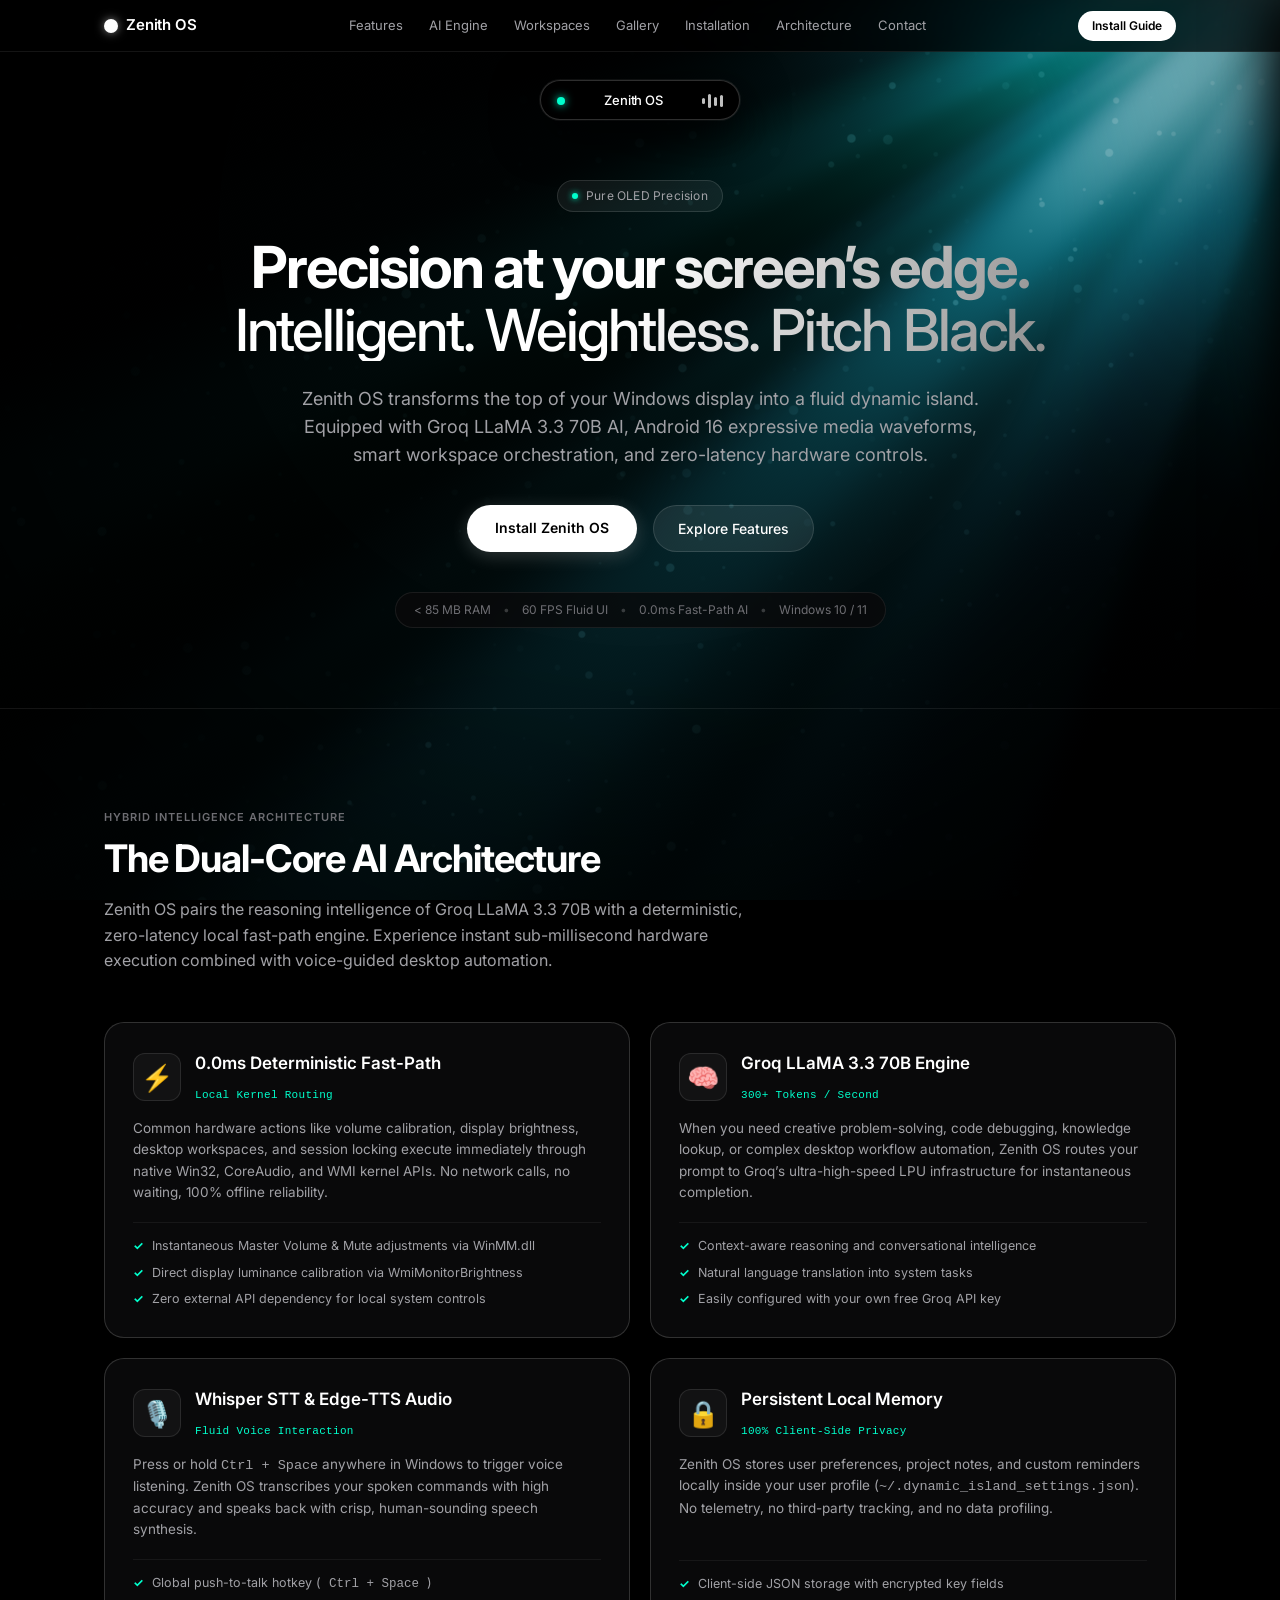
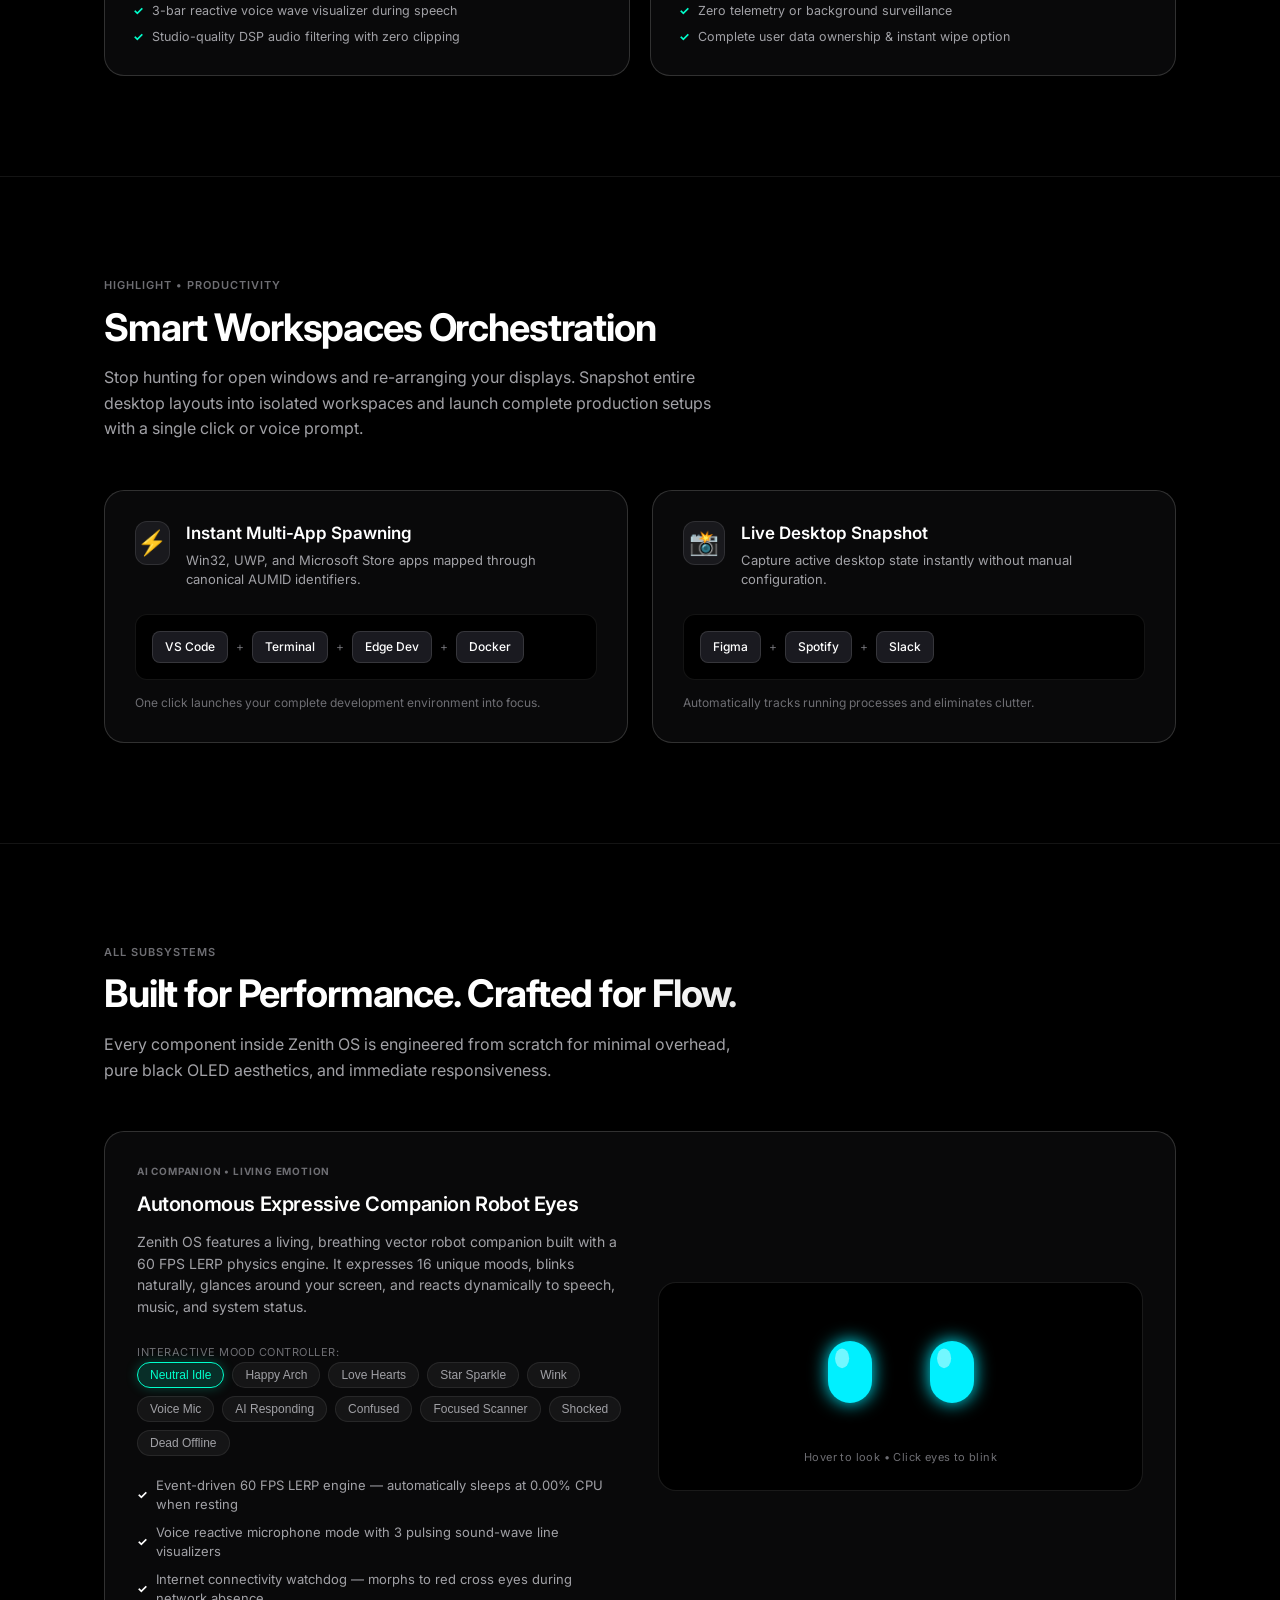
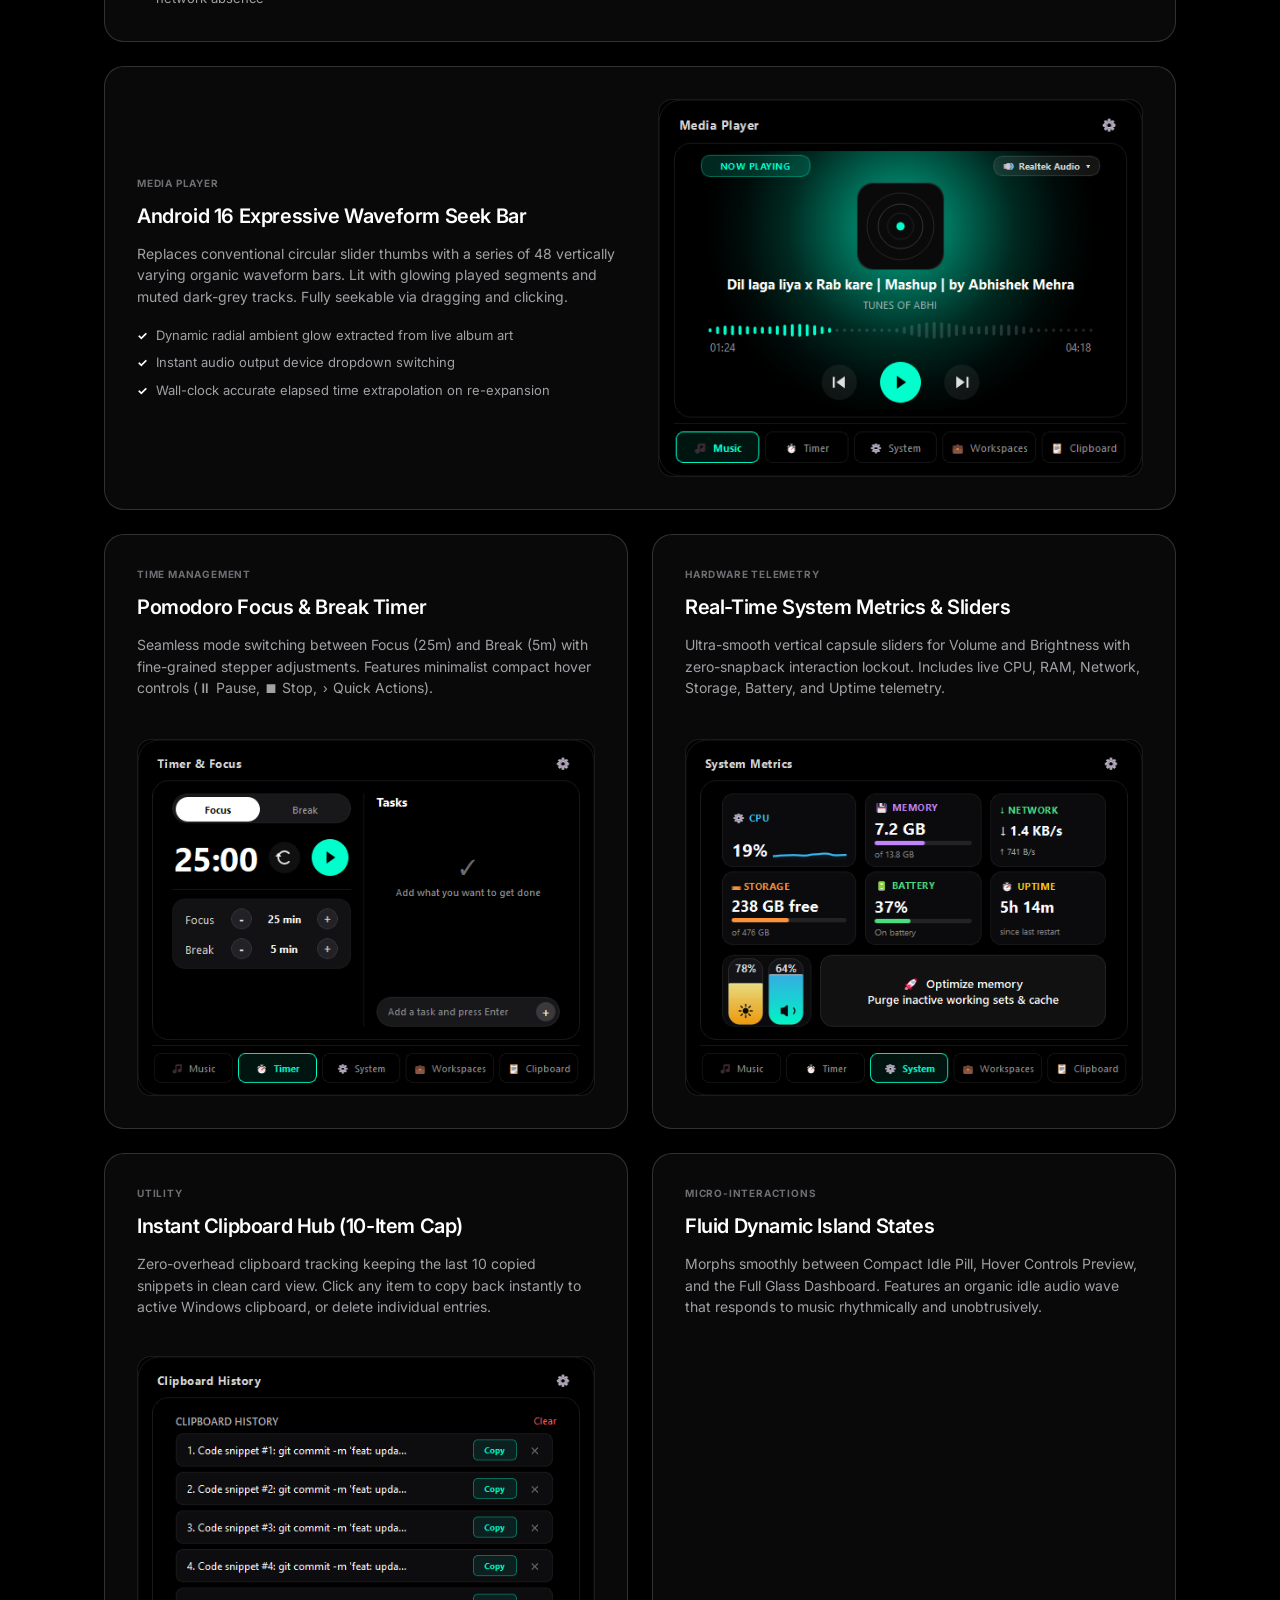
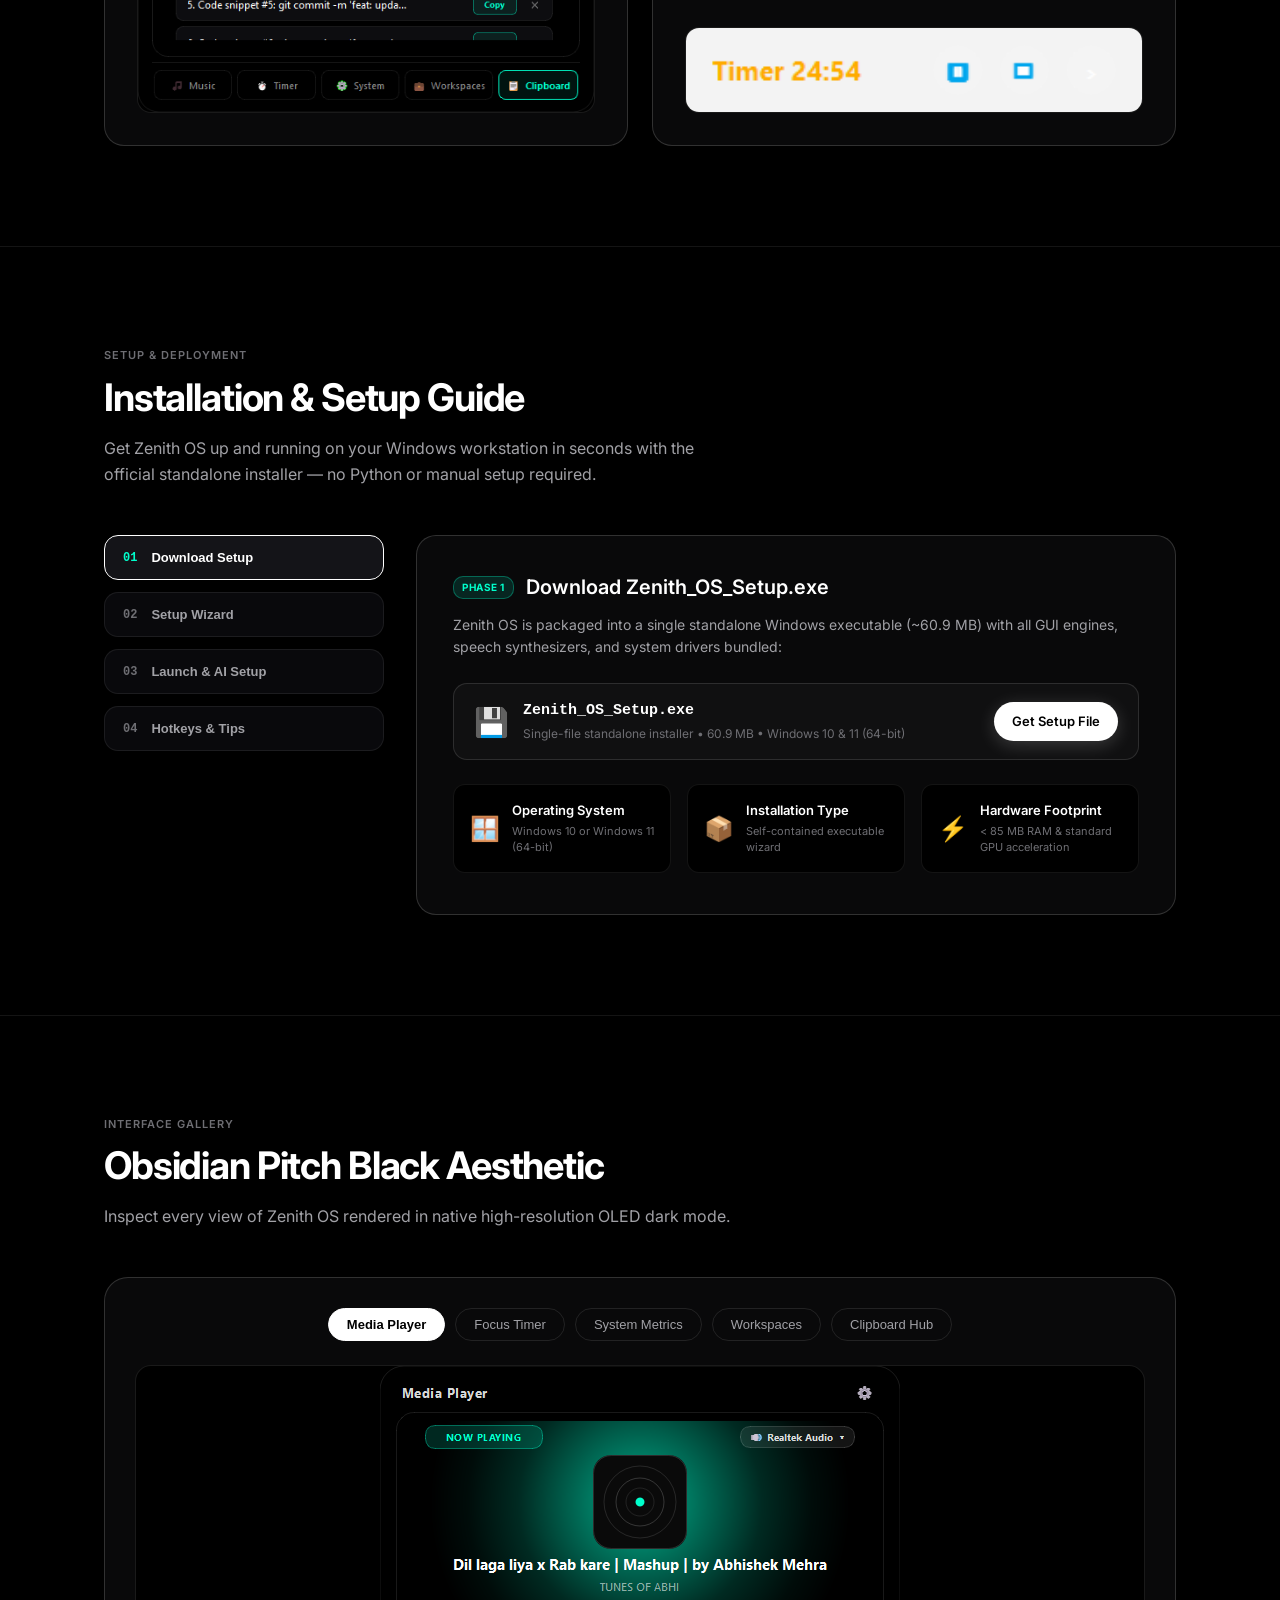
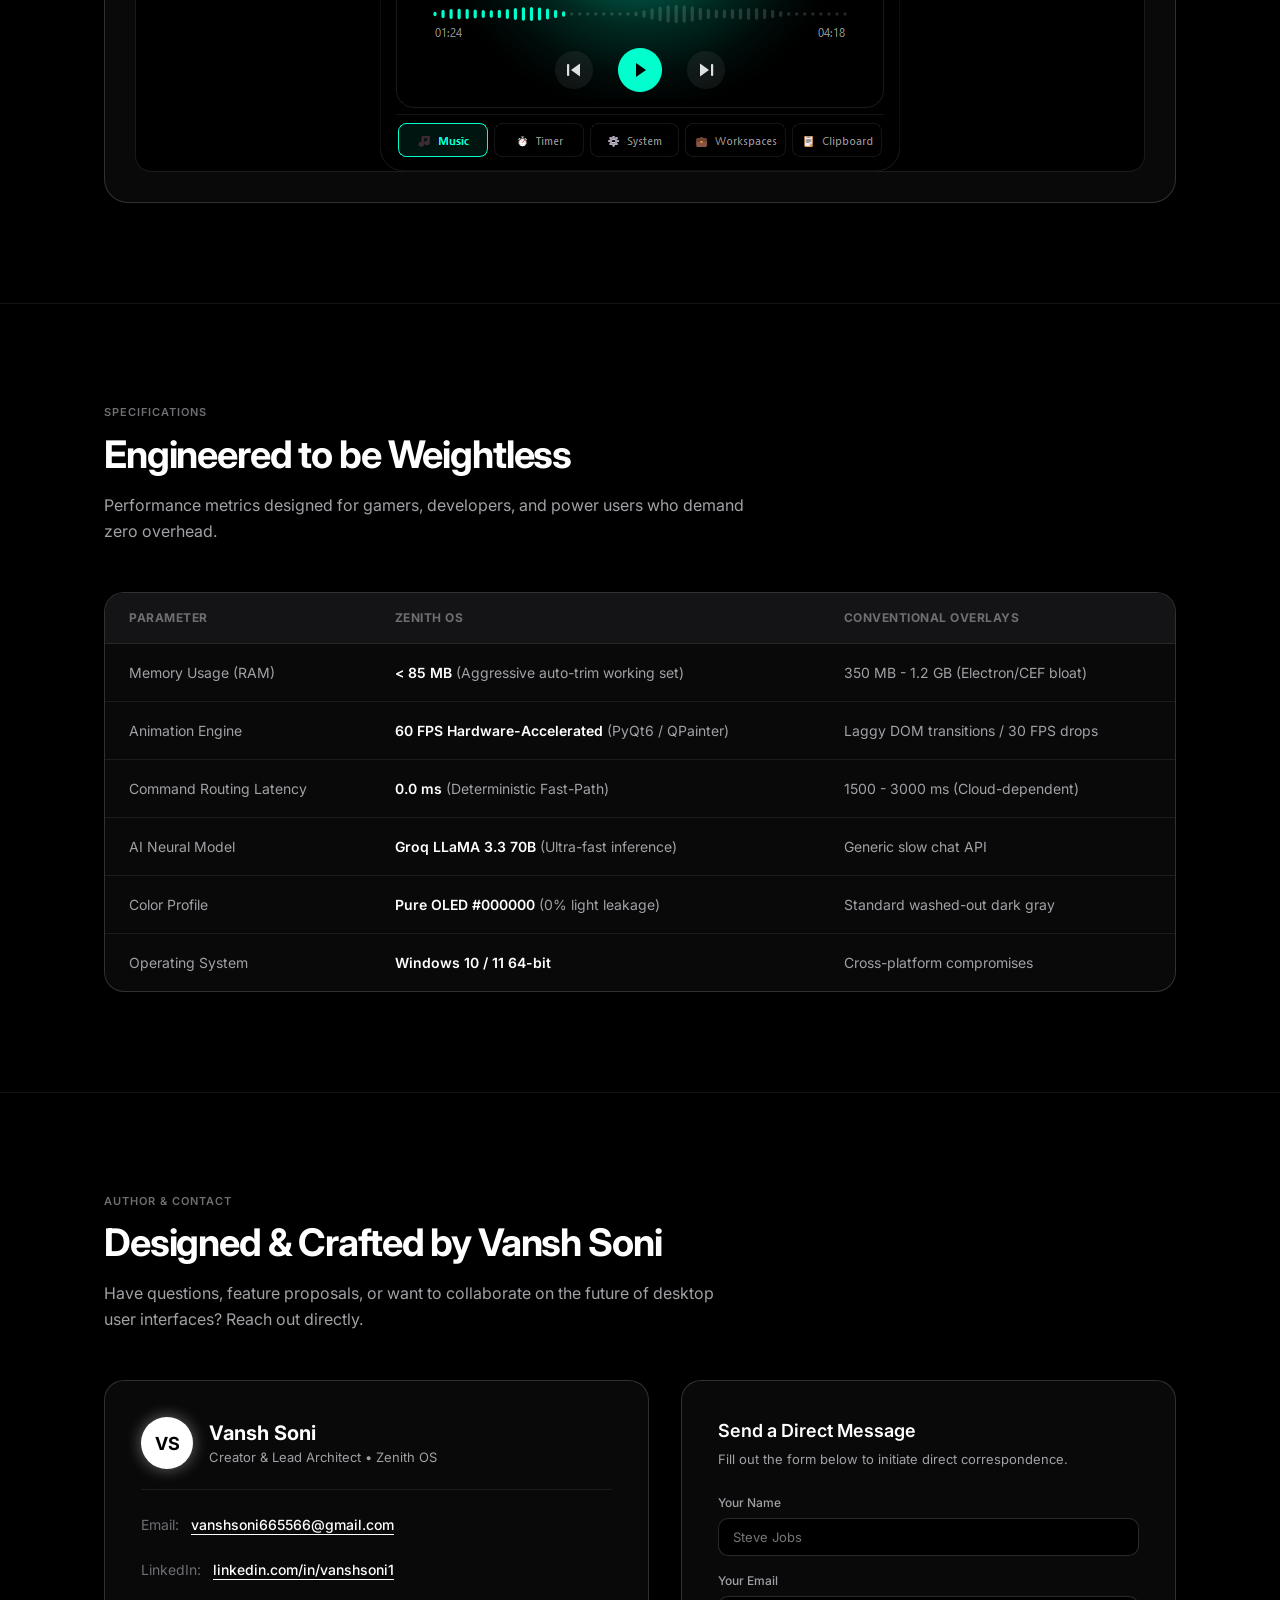
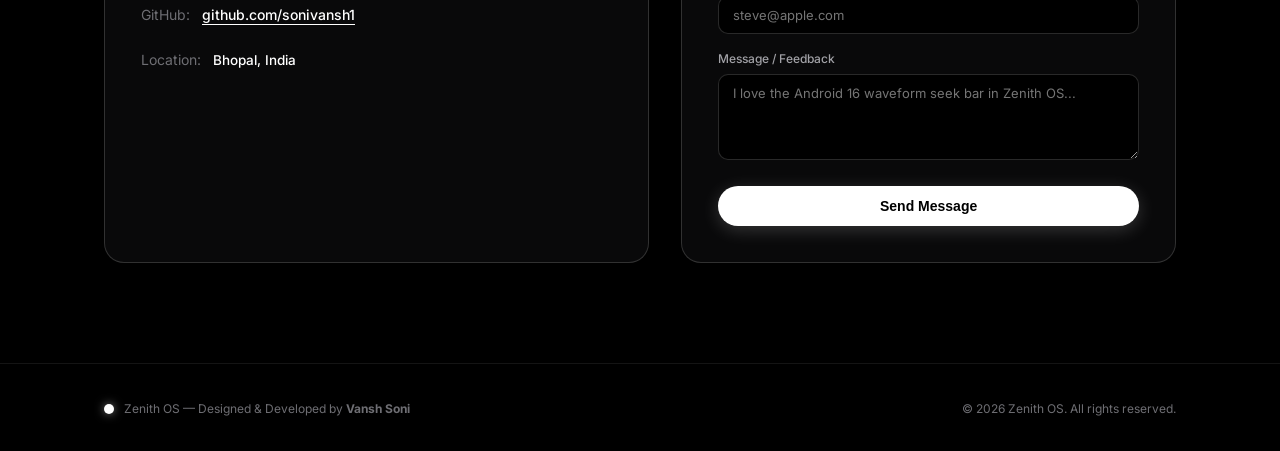
==== commit adc4088b: "Add files via upload" ====
--- a/websie/index.html
+++ b/websie/index.html
@@ -5,7 +5,7 @@
     <meta name="viewport" content="width=device-width, initial-scale=1.0">
     <title>Zenith OS — The Apex Desktop Companion</title>
     <meta name="description" content="Zenith OS is a hyper-minimalist, high-performance AI desktop companion and dynamic island interface for Windows, created by Vansh Soni.">
-    <link rel="stylesheet" href="styles.css">
+    <link rel="stylesheet" href="./styles.css">
     <!-- Apple SF Pro typography & Inter -->
     <link rel="preconnect" href="https://fonts.googleapis.com">
     <link rel="preconnect" href="https://fonts.gstatic.com" crossorigin>
@@ -717,6 +717,6 @@
         </div>
     </footer>
 
-    <script src="script.js"></script>
+    <script src="./script.js"></script>
 </body>
 </html>
